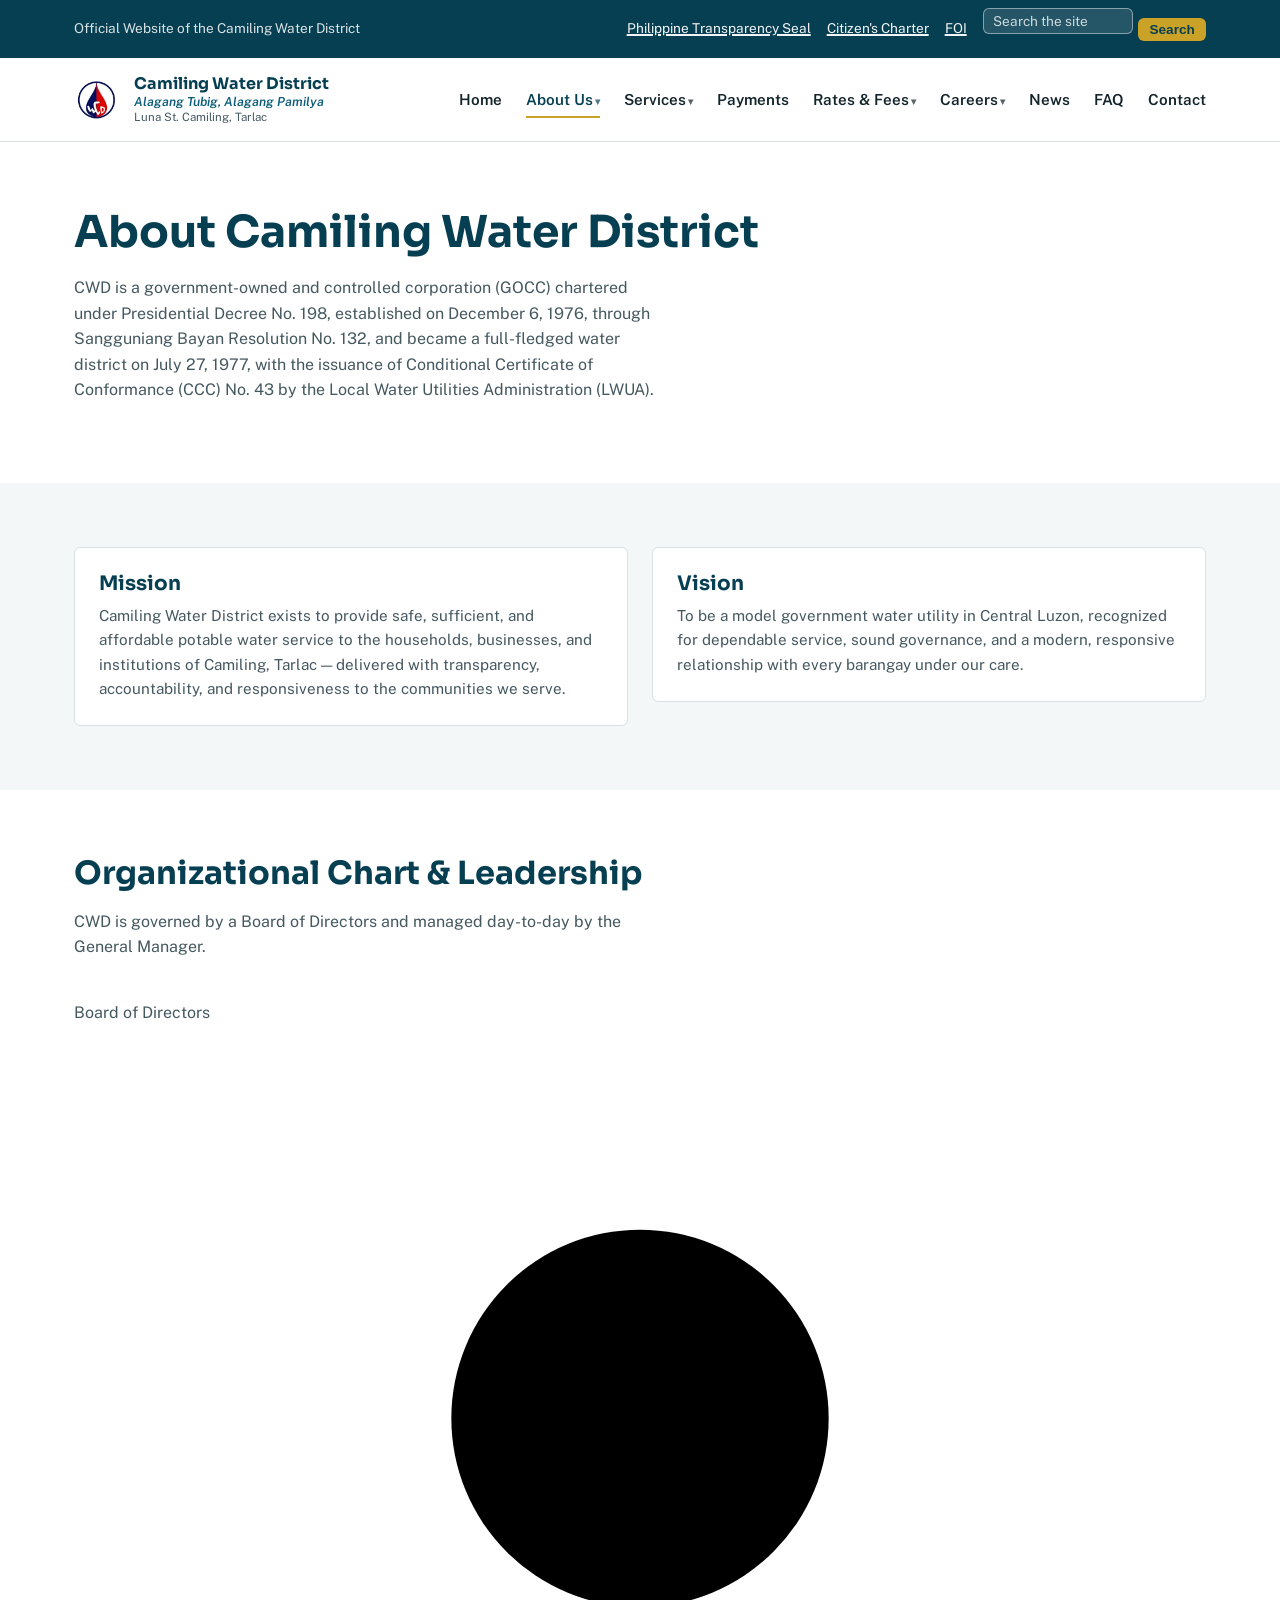
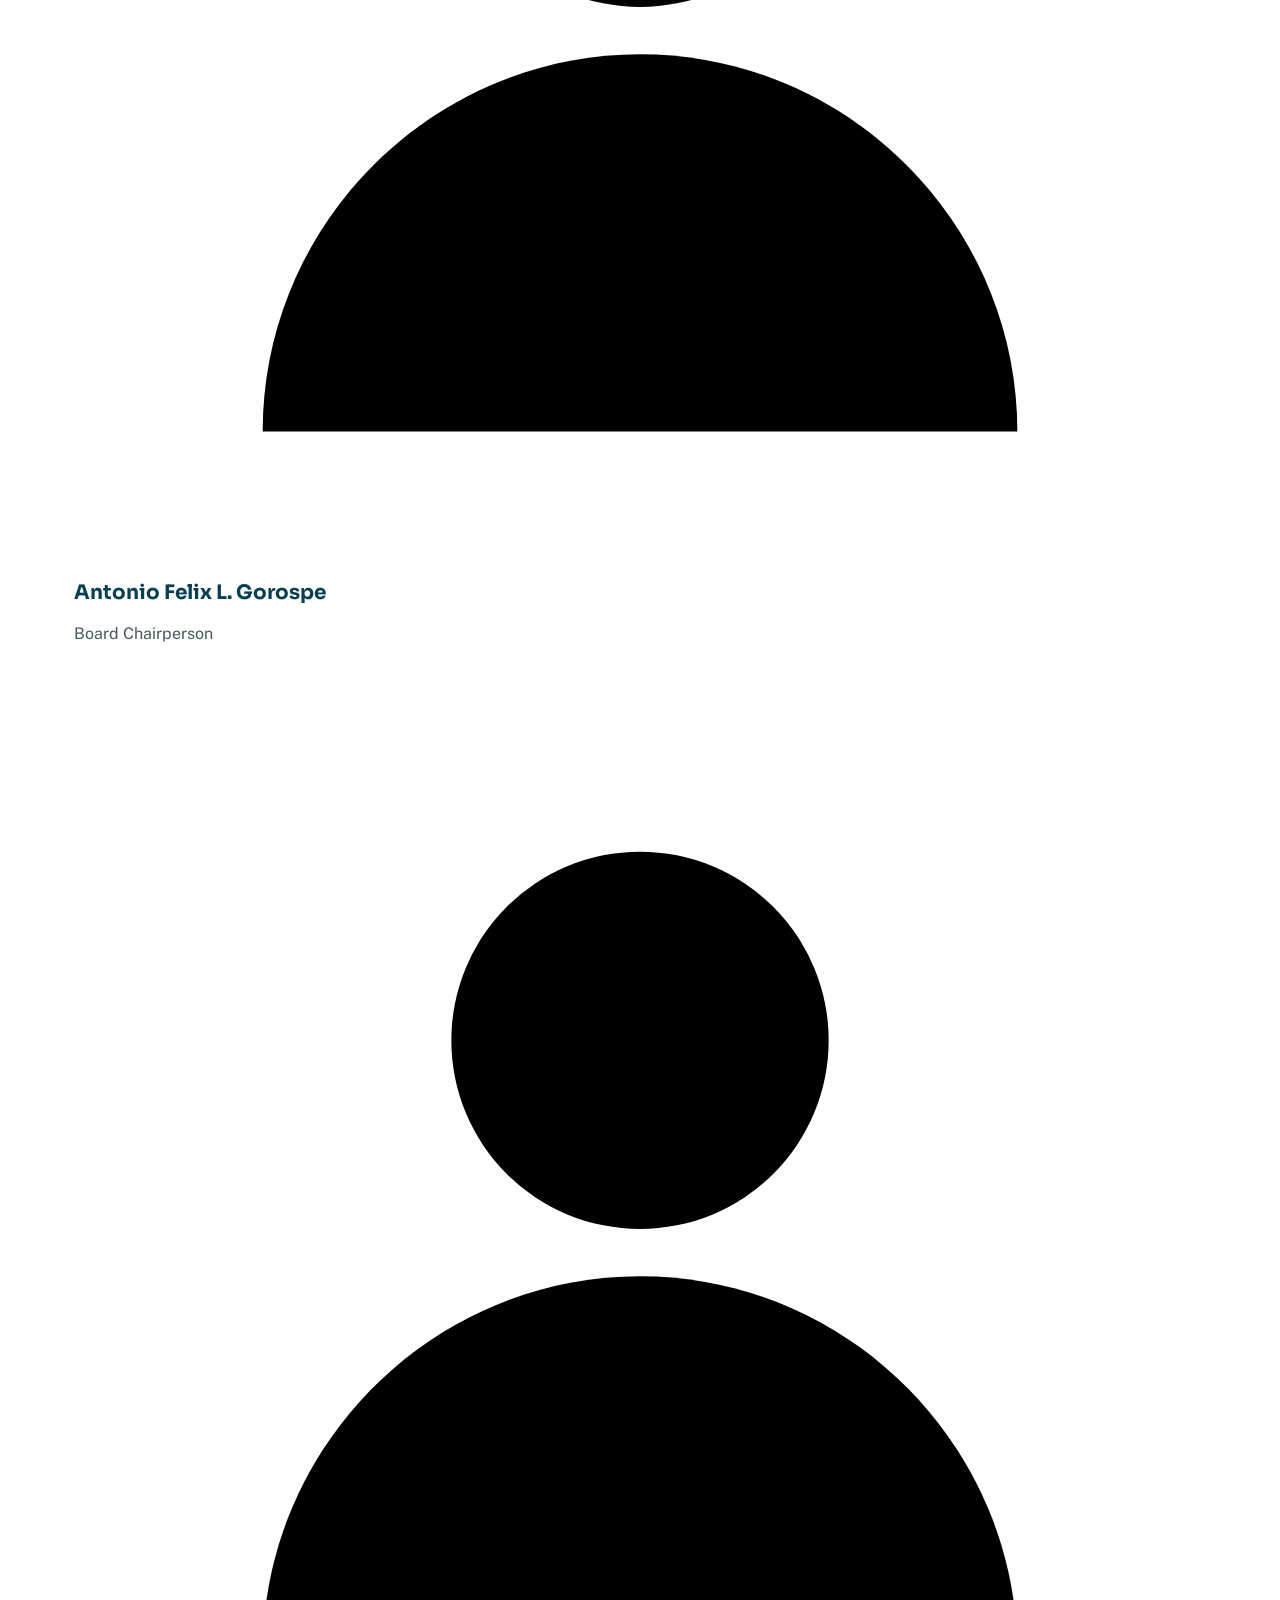
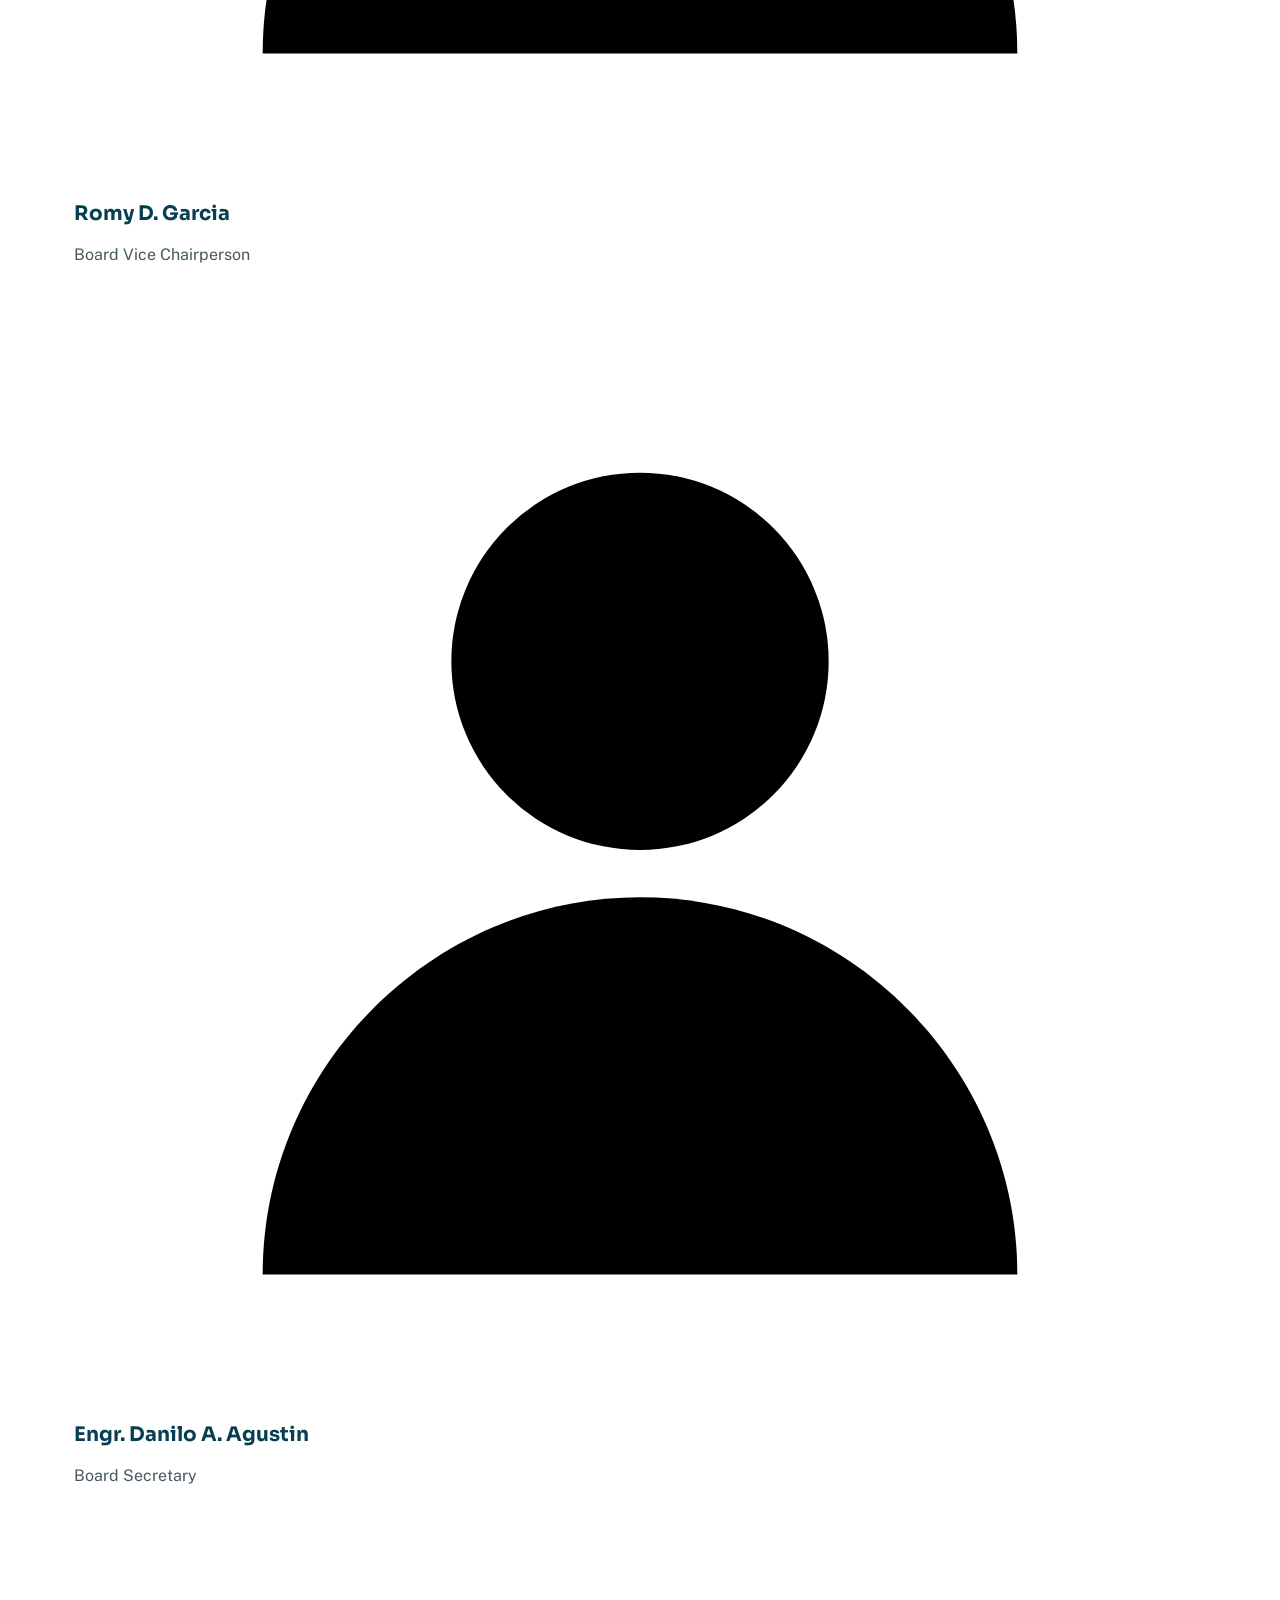
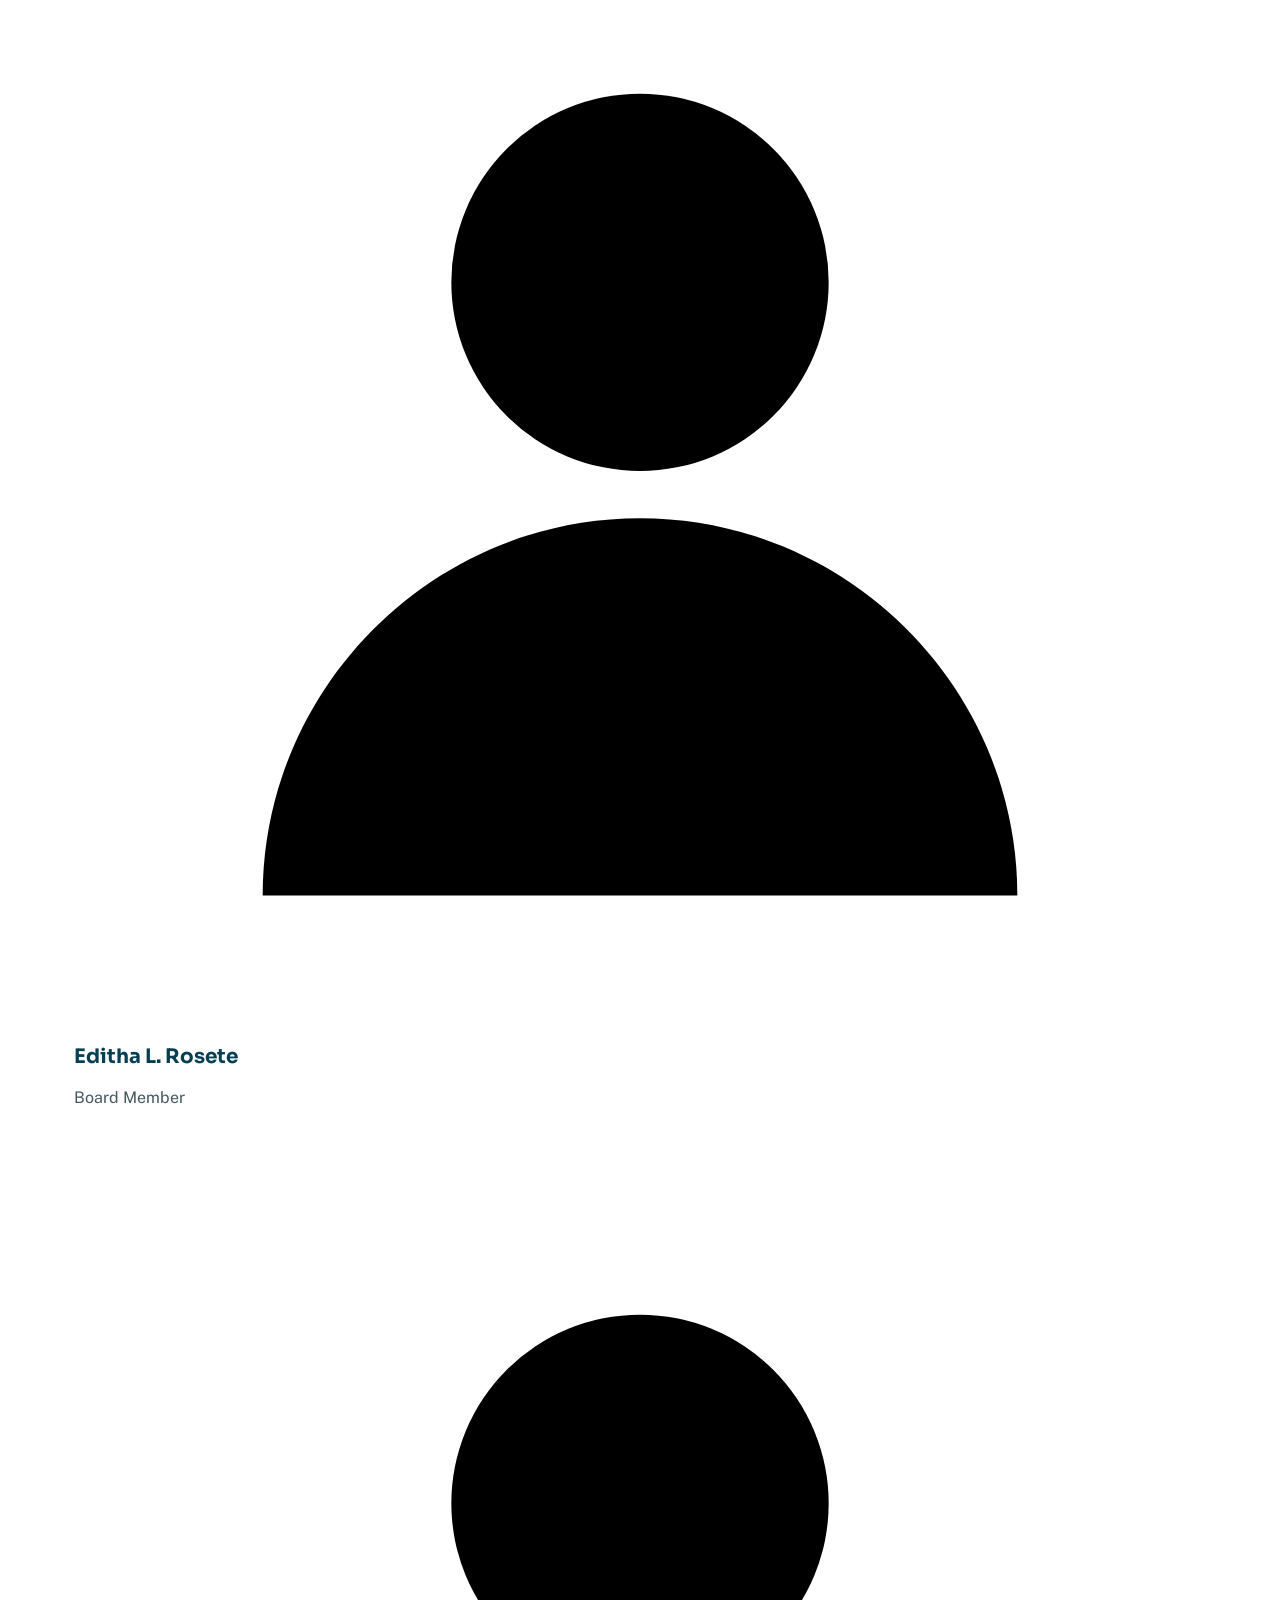
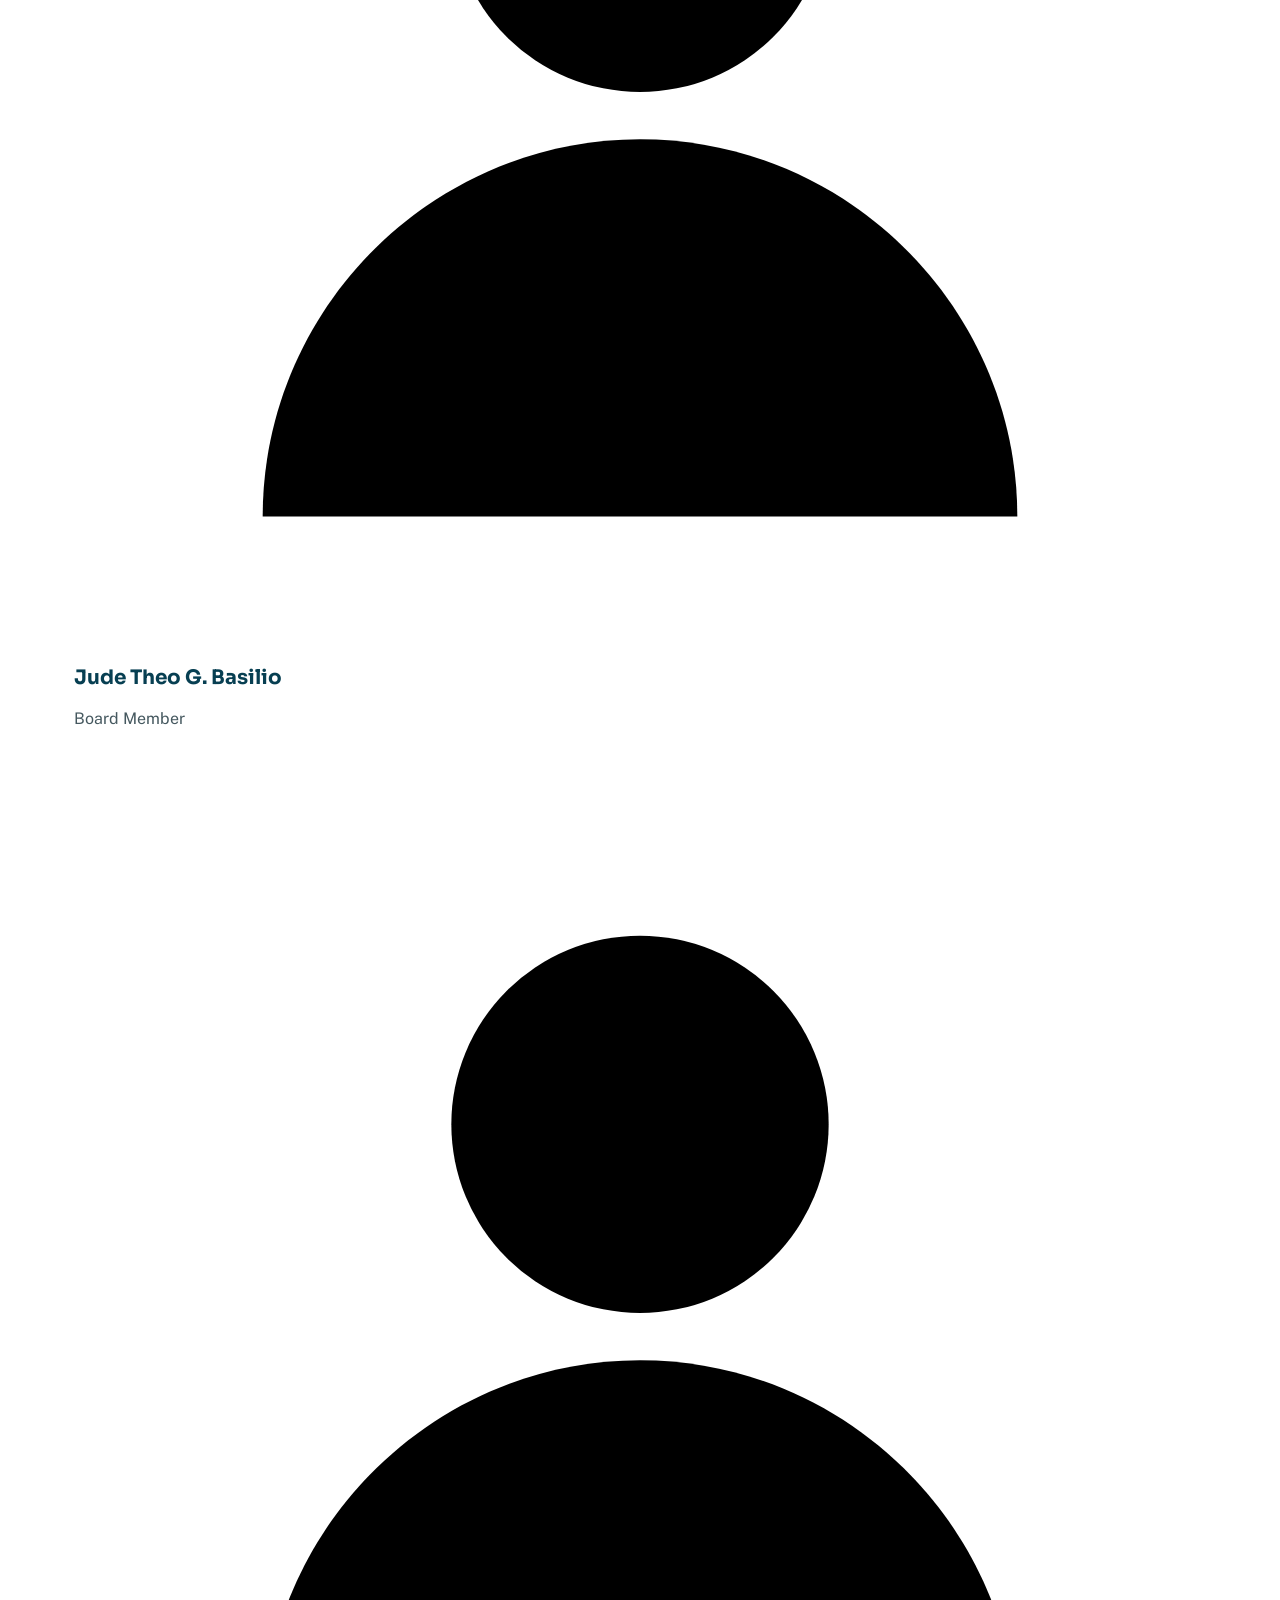
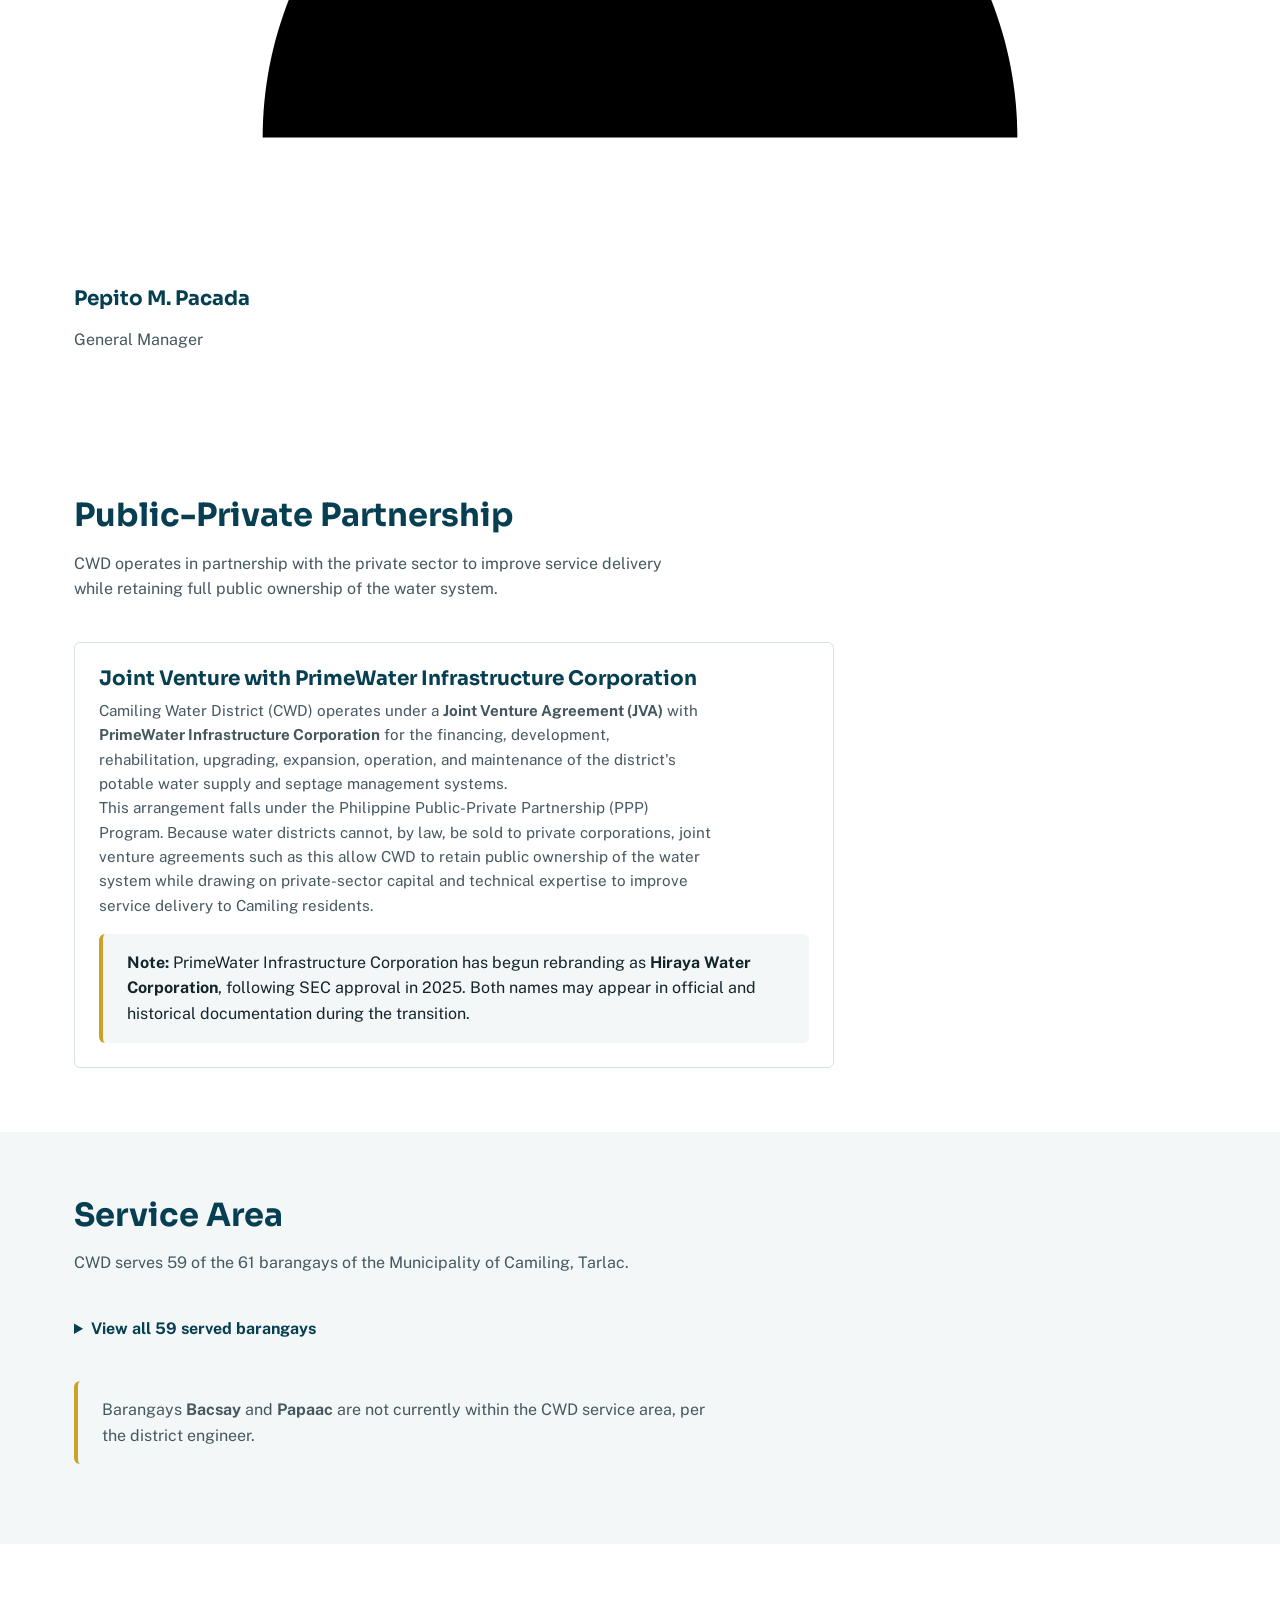
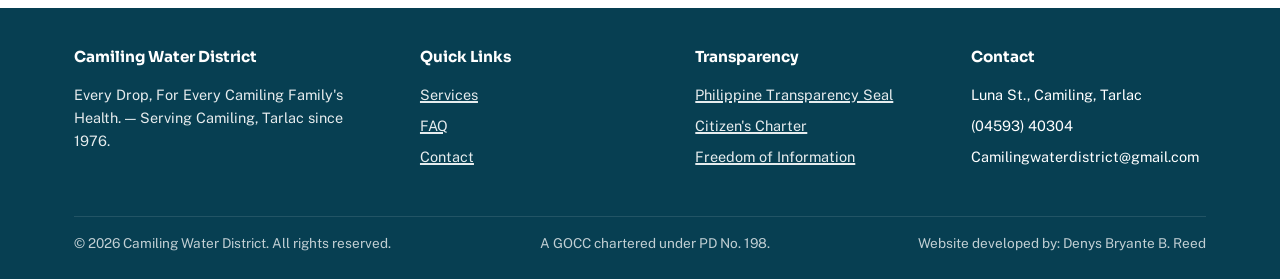
==== about.html @ 603a9fbe "Add water backgrounds and org chart" ====
<!DOCTYPE html>
<html lang="en">
<head>
<meta charset="UTF-8">
<link rel="icon" href="assets/favicon.svg" type="image/svg+xml">
<meta name="viewport" content="width=device-width, initial-scale=1.0">
<title>About Us — Camiling Water District</title>
<meta name="description" content="Learn about the Camiling Water District: mission, vision, leadership, the PrimeWater joint venture, and the barangays we serve.">
<meta property="og:type" content="website">
<meta property="og:site_name" content="Camiling Water District">
<meta property="og:title" content="About Us — Camiling Water District">
<meta property="og:description" content="Learn about the Camiling Water District: mission, vision, leadership, the PrimeWater joint venture, and the barangays we serve.">
<link href="https://fonts.googleapis.com/css2?family=Sora:wght@600;700&family=Public+Sans:wght@400;600;700&display=swap" rel="stylesheet">
<link rel="stylesheet" href="assets/styles.css">
</head>
<body class="bg-waves">

<div class="gov-bar">
  <div class="container">
    <span>Official Website of the Camiling Water District</span>
    <nav aria-label="Government links">
      <a href="transparency.html#seal">Philippine Transparency Seal</a>
      <a href="transparency.html#charter">Citizen's Charter</a>
      <a href="transparency.html#foi">FOI</a>
      <form class="site-search" action="search.html" method="get" role="search">
        <label for="site-q" class="sr-only">Search the site</label>
        <input type="search" id="site-q" name="q" placeholder="Search the site" autocomplete="off">
        <button type="submit">Search</button>
      </form>
    </nav>
  </div>
</div>

<header class="site-header">
  <div class="container">
    <a href="index.html" class="brand">
      <img src="assets/cwd-logo.png" alt="Camiling Water District" class="brand-logo">
      <span class="brand-text"><strong>Camiling Water District</strong><em>Alagang Tubig, Alagang Pamilya</em><span>Luna St. Camiling, Tarlac</span></span>
    </a>
    <button class="nav-toggle" aria-expanded="false" aria-controls="main-nav">Menu</button>
    <nav class="main-nav" id="main-nav" aria-label="Primary">
      <ul>
        <li><a href="index.html">Home</a></li>
        <li class="nav-dropdown">
          <a href="about.html">About Us</a>
          <ul class="dropdown-menu">
            <li><a href="about.html">About CWD</a></li>
            <li><a href="about.html#mission-vision">Mission/Vision</a></li>
            <li><a href="about.html#leadership">Organizational Chart/Leadership</a></li>
            <li><a href="about.html#jva">Joint Venture with PrimeWater</a></li>
          </ul>
        </li>
        <li class="nav-dropdown">
          <a href="services.html">Services</a>
          <ul class="dropdown-menu">
            <li><a href="services.html#new-connection">New Service Connection</a></li>
            <li><a href="services.html#other-services">Other Services</a></li>
            <li><a href="services.html#requirements">Requirements Checklist</a></li>
            <li><a href="services.html#projects-section">Projects</a></li>
          </ul>
        </li>
        <li><a href="payments.html">Payments</a></li>
        <li class="nav-dropdown">
          <a href="rates.html">Rates &amp; Fees</a>
          <ul class="dropdown-menu">
            <li><a href="rates.html#bill-estimator">Bill Estimator</a></li>
            <li><a href="rates.html#rate-schedule">Rate Schedule</a></li>
          </ul>
        </li>
        <li class="nav-dropdown">
          <a href="careers.html">Careers</a>
          <ul class="dropdown-menu">
            <li><a href="careers.html#openings">Job Openings/Postings</a></li>
            <li><a href="careers.html#how-to-apply">How to Apply</a></li>
            <li><a href="careers.html#qualifications">General Qualification Standards</a></li>
          </ul>
        </li>
        <li><a href="news.html">News</a></li>
        <li><a href="faq.html">FAQ</a></li>
        <li><a href="contact.html">Contact</a></li>
      </ul>
    </nav>
  </div>
</header>

<main id="content">

  <section>
    <div class="container">
      <h1>About Camiling Water District</h1>
      <p style="max-width:60ch;">CWD is a government-owned and controlled corporation (GOCC) chartered under Presidential Decree No. 198, established on December 6, 1976, through Sangguniang Bayan Resolution No. 132, and became a full-fledged water district on July 27, 1977, with the issuance of Conditional Certificate of Conformance (CCC) No. 43 by the Local Water Utilities Administration (LWUA).</p>
    </div>
  </section>

  <section class="section-tint" id="mission-vision">
    <div class="container grid" style="grid-template-columns: 1fr 1fr; align-items:start;">
      <div class="card">
        <h3>Mission</h3>
        <p>Camiling Water District exists to provide safe, sufficient, and affordable potable water service to the households, businesses, and institutions of Camiling, Tarlac — delivered with transparency, accountability, and responsiveness to the communities we serve.</p>
      </div>
      <div class="card">
        <h3>Vision</h3>
        <p>To be a model government water utility in Central Luzon, recognized for dependable service, sound governance, and a modern, responsive relationship with every barangay under our care.</p>
      </div>
    </div>
  </section>

  <section id="leadership">
    <div class="container">
      <div class="section-head">
        <h2>Organizational Chart &amp; Leadership</h2>
        <p>CWD is governed by a Board of Directors and managed day-to-day by the General Manager.</p>
      </div>

      <!-- Organizational chart (filled from data/about.json) -->
      <p id="board-loading" style="color:var(--ink-soft);">Loading…</p>
      <p id="board-error" hidden style="color:var(--danger);">Unable to load leadership information.</p>
      <div id="org-chart" class="org-chart" aria-live="polite" hidden>
        <div class="org-board">
          <p class="org-label">Board of Directors</p>
          <div id="org-chair" class="org-row"></div>
          <div id="org-board-line" class="org-line" hidden aria-hidden="true"></div>
          <div id="org-board" class="org-row"></div>
        </div>
        <div id="org-mgmt-line" class="org-line org-line-long" hidden aria-hidden="true"></div>
        <div id="org-gm" class="org-row"></div>
        <div id="org-dept-line" class="org-line" hidden aria-hidden="true"></div>
        <div id="org-dept" class="org-row"></div>
      </div>
    </div>
  </section>

  <section id="jva">
    <div class="container">
      <div class="section-head">
        <h2>Public-Private Partnership</h2>
        <p>CWD operates in partnership with the private sector to improve service delivery while retaining full public ownership of the water system.</p>
      </div>
      <div class="card" style="max-width:760px;">
        <h3>Joint Venture with PrimeWater Infrastructure Corporation</h3>
        <p>Camiling Water District (CWD) operates under a <strong>Joint Venture Agreement (JVA)</strong> with <strong>PrimeWater Infrastructure Corporation</strong> for the financing, development, rehabilitation, upgrading, expansion, operation, and maintenance of the district's potable water supply and septage management systems.</p>
        <p>This arrangement falls under the Philippine Public-Private Partnership (PPP) Program. Because water districts cannot, by law, be sold to private corporations, joint venture agreements such as this allow CWD to retain public ownership of the water system while drawing on private-sector capital and technical expertise to improve service delivery to Camiling residents.</p>
        <div class="notice" style="margin-top:1rem;">
          <strong>Note:</strong> PrimeWater Infrastructure Corporation has begun rebranding as <strong>Hiraya Water Corporation</strong>, following SEC approval in 2025. Both names may appear in official and historical documentation during the transition.
        </div>
      </div>
    </div>
  </section>

  <section class="section-tint">
    <div class="container">
      <div class="section-head">
        <h2>Service Area</h2>
        <p>CWD serves 59 of the 61 barangays of the Municipality of Camiling, Tarlac.</p>
      </div>
      <details>
        <summary style="cursor:pointer; font-weight:700; color:var(--teal-deep); margin-bottom:1rem;">View all 59 served barangays</summary>
        <div class="grid" style="grid-template-columns: repeat(auto-fit, minmax(160px,1fr)); gap:0.5rem;">
          <p>Ambabaay</p><p>Bacabac</p><p>Balawe</p><p>Balayang</p><p>Balite</p><p>Baltazar</p><p>Bantog</p><p>Baquero Norte</p><p>Baquero Sur</p><p>Bawa</p><p>Bilad</p><p>Bilbil</p><p>Birbira</p><p>Bogas</p><p>Botbotones</p><p>Buenavista</p><p>Bunker Hill</p><p>Burgos</p><p>Cabuluan</p><p>Camp Makabulos</p><p>Caniag</p><p>Caniag Kailian</p><p>Cinco-Cinco</p><p>Estacion</p><p>Esperanza</p><p>Fernandez</p><p>Ligtasin</p><p>Lomboy</p><p>Malacampa</p><p>Malayep</p><p>Mangley</p><p>Manupeg</p><p>Maragondong</p><p>Maasin</p><p>Nagsabaran</p><p>Nagserialan</p><p>Palimbo</p><p>Pandayan</p><p>Pao</p><p>Pindangan</p><p>Poblacion I</p><p>Poblacion II</p><p>Poblacion III</p><p>Pob. Zone IV</p><p>Rang-ayan</p><p>Ridge</p><p>Salapungan</p><p>Sawat</p><p>Sinilian 1st</p><p>Sinilian 2nd</p><p>Sinilian 3rd</p><p>Sinulatan 1st</p><p>Sinulatan 2nd</p><p>Suizo</p><p>Surgui 1st</p><p>Surgui 2nd</p><p>Tambugan</p><p>Telbang</p><p>Tuec</p>
        </div>
      </details>
      <p class="notice" style="margin-top:1.5rem;">Barangays <strong>Bacsay</strong> and <strong>Papaac</strong> are not currently within the CWD service area, per the district engineer.</p>
    </div>
  </section>


</main>

<footer class="site-footer">
  <div class="container">
    <div class="footer-grid">
      <div><h4>Camiling Water District</h4><p class="footer-tagline">Every Drop, For Every Camiling Family&#39;s Health. — Serving Camiling, Tarlac since 1976.</p></div>
      <div><h4>Quick Links</h4><ul><li><a href="services.html">Services</a></li><li><a href="faq.html">FAQ</a></li><li><a href="contact.html">Contact</a></li></ul></div>
      <div><h4>Transparency</h4><ul><li><a href="transparency.html#seal">Philippine Transparency Seal</a></li><li><a href="transparency.html#charter">Citizen's Charter</a></li><li><a href="transparency.html#foi">Freedom of Information</a></li></ul></div>
      <div><h4>Contact</h4><ul><li>Luna St., Camiling, Tarlac</li><li>(04593) 40304</li><li>Camilingwaterdistrict@gmail.com</li></ul></div>
    </div>
    <div class="footer-bottom">
      <span>&copy; 2026 Camiling Water District. All rights reserved.</span>
      <span>A GOCC chartered under PD No. 198.</span>
      <span>Website developed by: Denys Bryante B. Reed</span>
    </div>
  </div>
</footer>

<script src="assets/script.js"></script>
<script>
(function () {
  var AVATAR = '<svg viewBox="0 0 24 24" aria-hidden="true"><circle cx="12" cy="8" r="4"/><path d="M4 21c0-4.4 3.6-8 8-8s8 3.6 8 8"/></svg>';
  function card(p, sub, big) {
    var c = document.createElement("div"); c.className = "org-card" + (big ? " org-card-lg" : "");
    var ph = document.createElement("div"); ph.className = "org-photo";
    if (p.photo) { var i = document.createElement("img"); i.src = p.photo; i.alt = p.name ? "Photo of " + p.name : ""; i.loading = "lazy"; ph.appendChild(i); } else { ph.innerHTML = AVATAR; }
    var n = document.createElement("h3"); n.textContent = p.name || "";
    var r = document.createElement("p"); r.textContent = sub || "";
    c.appendChild(ph); c.appendChild(n); c.appendChild(r);
    return c;
  }
  function rank(pos) { pos = (pos || "").toLowerCase(); if (/vice/.test(pos)) return 2; if (/chair/.test(pos)) return 1; if (/secretary/.test(pos)) return 3; return 4; }
  function $(id) { return document.getElementById(id); }
  fetch("data/about.json").then(function (r) { if (!r.ok) throw 0; return r.json(); }).then(function (d) {
    var board = (d.board || []).map(function (p, i) { return { p: p, i: i, r: rank(p.position) }; })
      .sort(function (a, b) { return a.r - b.r || a.i - b.i; });
    var chair = board.length && board[0].r === 1 ? board.shift() : null;
    if (chair) $("org-chair").appendChild(card(chair.p, chair.p.position, true));
    board.forEach(function (x) { $("org-board").appendChild(card(x.p, x.p.position)); });
    if (chair && board.length) $("org-board-line").hidden = false;
    var mg = (d.management || []).slice(), gi = -1;
    mg.forEach(function (p, i) { if (gi < 0 && /general manager/i.test(p.title || "")) gi = i; });
    var gm = gi > -1 ? mg.splice(gi, 1)[0] : null;
    function sub(p) { return [p.title, p.office].filter(Boolean).join(", "); }
    if (gm) $("org-gm").appendChild(card(gm, sub(gm), true));
    mg.forEach(function (p) { $("org-dept").appendChild(card(p, sub(p))); });
    if (gm || mg.length) $("org-mgmt-line").hidden = false;
    if (gm && mg.length) $("org-dept-line").hidden = false;
    $("board-loading").hidden = true;
    $("org-chart").hidden = false;
  }).catch(function () {
    $("board-loading").hidden = true;
    $("board-error").hidden = false;
  });
}());
</script>
</body>
</html>
---- assets/styles.css ----
/* =========================================================
   CAMIWD — Shared Design System
   Camiling Water District official website
   ========================================================= */

:root {
  /* Brand tokens (approved) */
  --teal: #0B5D7A;
  --teal-deep: #073F52;
  --gold: #C9A227;
  --white: #FFFFFF;
  --ink: #14242B;
  --ink-soft: #45585F;
  --line: #D8E1E4;
  --bg-tint: #F3F7F8;
  --success: #2F7D4F;
  --danger: #B4392E;

  /* Type */
  --font-head: "Sora", "Segoe UI", sans-serif;
  --font-body: "Public Sans", "Segoe UI", sans-serif;

  /* Layout */
  --max-width: 1180px;
  --radius: 6px;
  --space-1: 0.5rem;
  --space-2: 1rem;
  --space-3: 1.5rem;
  --space-4: 2.5rem;
  --space-5: 4rem;
}

* { box-sizing: border-box; }
html { scroll-behavior: smooth; }

body {
  margin: 0;
  font-family: var(--font-body);
  color: var(--ink);
  background: var(--white);
  line-height: 1.6;
  font-size: 16px;
}

h1, h2, h3, h4 {
  font-family: var(--font-head);
  color: var(--teal-deep);
  line-height: 1.2;
  margin: 0 0 var(--space-2);
}
h1 { font-size: clamp(2rem, 4vw, 2.75rem); }
h2 { font-size: clamp(1.5rem, 3vw, 2rem); }
h3 { font-size: 1.25rem; }

p { max-width: 68ch; margin: 0 0 var(--space-2); color: var(--ink-soft); }

a { color: var(--teal); text-decoration-thickness: 1.5px; }
a:hover { color: var(--teal-deep); }

img { max-width: 100%; display: block; }

.container {
  max-width: var(--max-width);
  margin: 0 auto;
  padding: 0 var(--space-3);
}

/* Visible focus state — accessibility requirement */
a:focus-visible, button:focus-visible, input:focus-visible,
textarea:focus-visible, select:focus-visible {
  outline: 3px solid var(--gold);
  outline-offset: 2px;
}

@media (prefers-reduced-motion: reduce) {
  * { animation: none !important; transition: none !important; scroll-behavior: auto !important; }
}

/* ---------- Announcement banner (homepage) ---------- */
/* Hidden by default; shown only when banner_show=true in data/homepage.json */
.site-banner {
  background: var(--gold);
  color: var(--teal-deep);
  font-size: 0.9rem;
  font-weight: 600;
  padding: 0.6rem var(--space-3);
  /* Minimum 4.5:1 contrast: gold #C9A227 on teal-deep #073F52 = ~5.8:1 ✓ */
}
.site-banner .container {
  display: flex;
  align-items: center;
  gap: var(--space-2);
  flex-wrap: wrap;
}
.site-banner-label {
  display: inline-block;
  background: var(--teal-deep);
  color: var(--white);
  font-size: 0.72rem;
  font-weight: 700;
  text-transform: uppercase;
  letter-spacing: 0.06em;
  padding: 2px 8px;
  border-radius: 3px;
  flex-shrink: 0;
}
.site-banner-message {
  flex: 1;
  min-width: 0;
}

/* ---------- Gov-bar ---------- */
.gov-bar {
  background: var(--teal-deep);
  color: var(--white);
  font-size: 0.85rem;
}
.gov-bar .container {
  display: flex;
  flex-wrap: wrap;
  gap: var(--space-1) var(--space-3);
  align-items: center;
  padding-top: var(--space-1);
  padding-bottom: var(--space-1);
}
.gov-bar span { opacity: 0.85; }
.gov-bar nav { display: flex; gap: var(--space-3); flex-wrap: wrap; margin-left: auto; }
.gov-bar a { color: var(--white); opacity: 0.95; }
.gov-bar a:hover { opacity: 1; text-decoration-color: var(--gold); }

/* ---------- Header / primary nav ---------- */
.site-header {
  border-bottom: 1px solid var(--line);
  position: sticky;
  top: 0;
  background: var(--white);
  z-index: 50;
}
.site-header .container {
  display: flex;
  align-items: center;
  justify-content: space-between;
  padding-top: var(--space-2);
  padding-bottom: var(--space-2);
}
.brand {
  display: flex;
  align-items: center;
  gap: var(--space-2);
  text-decoration: none;
}
.brand-logo {
  height: 44px;
  width: 44px;
  border-radius: 50%;
  object-fit: cover;
  display: block;
  flex-shrink: 0;
}
/* Visually show brand-text alongside the logo */
.brand .brand-text {
  line-height: 1.2;
  display: flex;
  flex-direction: column;
  justify-content: center;
}
.brand-text strong {
  display: block;
  color: var(--teal-deep);
  font-family: var(--font-head);
  font-size: 1rem;
  font-weight: 700;
}
.brand-text em {
  display: block;
  color: var(--teal);
  font-family: var(--font-body);
  font-size: 0.78rem;
  font-style: italic;
  font-weight: 600;
  margin-top: 0.1rem;
}
.brand-text span {
  display: block;
  font-size: 0.72rem;
  color: var(--ink-soft);
  margin-top: 0.1rem;
}

/* ---------- Gov-bar Transparency Seal image ---------- */
.gov-bar .ts-seal-img {
  height: 16px;
  width: 16px;
  border-radius: 50%;
  object-fit: cover;
  vertical-align: middle;
  margin-right: 0.35rem;
  display: inline-block;
}
/* Footer seal — smaller than gov-bar version */
.site-footer .ts-seal-img {
  height: 14px;
  width: 14px;
  border-radius: 50%;
  object-fit: cover;
  vertical-align: middle;
  margin-right: 0.3rem;
  display: inline-block;
  opacity: 0.85;
}
.gov-bar .ts-seal-link {
  display: inline-flex;
  align-items: center;
  gap: 0.3rem;
}
/* Transparency Seal — large display on transparency.html */
.ts-seal-large {
  border-radius: 50%;
  object-fit: cover;
  display: block;
}

.main-nav > ul {
  list-style: none;
  display: flex;
  gap: var(--space-3);
  margin: 0; padding: 0;
}
.main-nav a {
  color: var(--ink);
  text-decoration: none;
  font-weight: 600;
  font-size: 0.95rem;
  padding: var(--space-1) 0;
  border-bottom: 2px solid transparent;
}
.main-nav a:hover, .main-nav a[aria-current="page"] {
  color: var(--teal-deep);
  border-bottom-color: var(--gold);
}

.nav-toggle {
  display: none;
  background: none;
  border: 1px solid var(--line);
  border-radius: var(--radius);
  padding: 0.4rem 0.6rem;
  cursor: pointer;
}

@media (max-width: 860px) {
  .nav-toggle { display: block; }
  .main-nav {
    display: none;
    width: 100%;
    order: 3;
  }
  .main-nav.open { display: block; }
  .main-nav > ul { flex-direction: column; gap: 0; padding-bottom: var(--space-2); }
  .main-nav a { display: block; padding: var(--space-1) 0; }
  .site-header .container { flex-wrap: wrap; }
  /* Mobile dropdown — show sub-links inline, indented */
  .nav-dropdown .dropdown-menu {
    position: static;
    box-shadow: none;
    border: none;
    background: transparent;
    padding: 0 0 0 1rem;
    min-width: auto;
    display: none;
  }
  .nav-dropdown.open .dropdown-menu { display: block; }
  .nav-dropdown .dropdown-menu a {
    font-size: 0.88rem;
    color: var(--teal);
    padding: 0.3rem 0;
    border-bottom: none;
  }
  .nav-dropdown > a::after { content: " ▾"; font-size: 0.7rem; }
}

/* ---------- Nav dropdown ---------- */
.nav-dropdown {
  position: relative;
}
.nav-dropdown > a::after {
  content: " ▾";
  font-size: 0.65rem;
  vertical-align: middle;
  opacity: 0.7;
}
.dropdown-menu {
  display: none;
  position: absolute;
  top: calc(100% + 6px);
  left: 0;
  background: var(--white);
  border: 1px solid var(--line);
  border-radius: var(--radius);
  box-shadow: 0 4px 16px rgba(7,63,82,0.12);
  min-width: 210px;
  z-index: 100;
  padding: 0.4rem 0;
}
.nav-dropdown:hover .dropdown-menu,
.nav-dropdown.open .dropdown-menu {
  display: block;
}
.dropdown-menu a {
  display: block;
  padding: 0.55rem 1.1rem;
  font-size: 0.9rem;
  font-weight: 600;
  color: var(--ink);
  text-decoration: none;
  border-bottom: none !important;
  white-space: nowrap;
}
.dropdown-menu a:hover {
  background: var(--bg-tint);
  color: var(--teal-deep);
}
.dropdown-menu a.dropdown-sub-item {
  font-weight: 400;
  font-size: 0.875rem;
  padding-left: 1.6rem;
  color: var(--ink-soft);
}
.dropdown-menu a.dropdown-sub-item:hover {
  color: var(--teal-deep);
  background: var(--bg-tint);
}
.dropdown-menu hr {
  border: none;
  border-top: 1px solid var(--line);
  margin: 0.3rem 0;
}

/* ---------- CAMIWD Pledge ---------- */
.camiwd-pledge {
  background: var(--teal-deep);
  color: var(--white);
  padding: var(--space-5) var(--space-3);
  border-radius: var(--radius);
  max-width: 760px;
}
.camiwd-pledge h2 {
  font-family: var(--font-head);
  font-size: clamp(1.4rem, 3vw, 1.75rem);
  color: var(--gold);
  text-align: center;
  margin-bottom: var(--space-4);
}
.pledge-list {
  list-style: none;
  margin: 0 auto;
  padding: 0;
  max-width: 680px;
  display: flex;
  flex-direction: column;
  gap: 1.25rem;
}
.pledge-list li {
  display: flex;
  align-items: flex-start;
  gap: 1rem;
  font-family: var(--font-body);
  line-height: 1.55;
  color: rgba(255,255,255,0.92);
}
.pledge-letter {
  flex-shrink: 0;
  width: 2.5rem;
  height: 2.5rem;
  display: flex;
  align-items: center;
  justify-content: center;
  background: var(--teal);
  color: var(--gold);
  font-family: var(--font-head);
  font-weight: 700;
  font-size: 1.2rem;
  border-radius: 50%;
}
.pledge-text { padding-top: 0.35rem; }
.pledge-text strong { color: var(--white); }
@media (max-width: 600px) {
  .camiwd-pledge { padding: var(--space-4) var(--space-2); }
  .pledge-list li { gap: 0.75rem; }
}


.payments-hero {
  position: relative;
  background-image: url("payments-bg.png");
  background-size: cover;
  background-position: center;
  background-repeat: no-repeat;
  padding: 5rem 0;
  overflow: hidden;
}
.payments-hero-overlay {
  position: absolute;
  inset: 0;
  background: rgba(7, 63, 82, 0.62);
}
.payments-hero-content {
  position: relative;
  z-index: 1;
}
.payments-hero-content h1 {
  color: var(--white);
  text-shadow: 0 1px 4px rgba(0,0,0,0.35);
}
.payments-hero-content p {
  color: rgba(255,255,255,0.88);
  text-shadow: 0 1px 3px rgba(0,0,0,0.3);
  max-width: 60ch;
}

/* ---------- Services hero banner ---------- */
.services-hero {
  position: relative;
  background-image: url("services-bg.png");
  background-size: cover;
  background-position: center;
  background-repeat: no-repeat;
  padding: 5rem 0;
  overflow: hidden;
}
.services-hero-overlay {
  position: absolute;
  inset: 0;
  background: rgba(7, 63, 82, 0.62);
}
.services-hero-content {
  position: relative;
  z-index: 1;
}
.services-hero-content h1 {
  color: var(--white);
  text-shadow: 0 1px 4px rgba(0,0,0,0.35);
}
.services-hero-content p {
  color: rgba(255,255,255,0.88);
  text-shadow: 0 1px 3px rgba(0,0,0,0.3);
  max-width: 60ch;
}

/* ---------- Careers hero banner ---------- */
.careers-hero {
  position: relative;
  background-image: url("careers-bg.png");
  background-size: cover;
  background-position: center;
  background-repeat: no-repeat;
  padding: 5rem 0;
  overflow: hidden;
}
.careers-hero-overlay {
  position: absolute;
  inset: 0;
  background: rgba(7, 63, 82, 0.62);
}
.careers-hero-content {
  position: relative;
  z-index: 1;
}
.careers-hero-content h1 {
  color: var(--white);
  text-shadow: 0 1px 4px rgba(0,0,0,0.35);
}
.careers-hero-content p {
  color: rgba(255,255,255,0.88);
  text-shadow: 0 1px 3px rgba(0,0,0,0.3);
  max-width: 60ch;
}

/* ---------- Contact Us hero banner ---------- */
.contact-hero {
  position: relative;
  background-image: url("contact-bg.png");
  background-size: cover;
  background-position: center;
  background-repeat: no-repeat;
  padding: 5rem 0;
  overflow: hidden;
}
.contact-hero-overlay {
  position: absolute;
  inset: 0;
  background: rgba(7, 63, 82, 0.62);
}
.contact-hero-content {
  position: relative;
  z-index: 1;
}
.contact-hero-content h1 {
  color: var(--white);
  text-shadow: 0 1px 4px rgba(0,0,0,0.35);
}
.contact-hero-content p {
  color: rgba(255,255,255,0.88);
  text-shadow: 0 1px 3px rgba(0,0,0,0.3);
  max-width: 60ch;
}


.rates-hero {
  position: relative;
  background-image: url("rates-bg.png");
  background-size: cover;
  background-position: center;
  background-repeat: no-repeat;
  padding: 5rem 0;
  overflow: hidden;
}
/* Dark overlay — ensures text is readable over any photo */
.rates-hero-overlay {
  position: absolute;
  inset: 0;
  background: rgba(7, 63, 82, 0.62); /* --teal-deep at 62% opacity */
}
/* Content sits above the overlay */
.rates-hero-content {
  position: relative;
  z-index: 1;
}
.rates-hero-content h1 {
  color: var(--white);
  text-shadow: 0 1px 4px rgba(0,0,0,0.35);
}
.rates-hero-content p {
  color: rgba(255,255,255,0.88);
  text-shadow: 0 1px 3px rgba(0,0,0,0.3);
  max-width: 60ch;
}


.btn {
  display: inline-block;
  font-family: var(--font-body);
  font-weight: 700;
  font-size: 0.95rem;
  padding: 0.75rem 1.4rem;
  border-radius: var(--radius);
  text-decoration: none;
  border: 2px solid transparent;
  cursor: pointer;
}
.btn-primary { background: var(--teal); color: var(--white); }
.btn-primary:hover { background: var(--teal-deep); color: var(--white); }
.btn-outline { border-color: var(--teal); color: var(--teal); background: transparent; }
.btn-outline:hover { background: var(--teal); color: var(--white); }
.btn-gold { background: var(--gold); color: var(--teal-deep); }
.btn-gold:hover { filter: brightness(0.92); }

/* ---------- Sections ---------- */
section { padding: var(--space-5) 0; }
.section-tint { background: var(--bg-tint); }
.section-head { max-width: 60ch; margin-bottom: var(--space-4); }
.section-head p { margin-bottom: 0; }

/* ---------- Cards / grid ---------- */
.grid {
  display: grid;
  gap: var(--space-3);
  grid-template-columns: repeat(auto-fit, minmax(240px, 1fr));
}
.card {
  border: 1px solid var(--line);
  border-radius: var(--radius);
  padding: var(--space-3);
  background: var(--white);
}
.card h3 { margin-bottom: var(--space-1); }
.card p { font-size: 0.95rem; margin-bottom: 0; }

.card-icon {
  width: 48px;
  height: 48px;
  border-radius: 50%;
  background: var(--bg-tint);
  display: flex;
  align-items: center;
  justify-content: center;
  margin-bottom: var(--space-2);
  flex-shrink: 0;
}
.card-icon svg {
  width: 24px;
  height: 24px;
  stroke: var(--teal);
  fill: none;
  stroke-width: 1.8;
  stroke-linecap: round;
  stroke-linejoin: round;
}
.card:hover .card-icon { background: var(--teal); }
.card:hover .card-icon svg { stroke: var(--white); }

/* ---------- Tables (rates, schedules) ---------- */
table { width: 100%; border-collapse: collapse; font-size: 0.95rem; }
th, td { text-align: left; padding: 0.75rem 1rem; border-bottom: 1px solid var(--line); }
th { font-family: var(--font-head); color: var(--teal-deep); background: var(--bg-tint); }

/* ---------- Forms ---------- */
label { display: block; font-weight: 600; margin-bottom: 0.35rem; font-size: 0.95rem; }
input, textarea, select {
  width: 100%;
  padding: 0.65rem 0.8rem;
  border: 1px solid var(--line);
  border-radius: var(--radius);
  font-family: var(--font-body);
  font-size: 1rem;
  margin-bottom: var(--space-2);
}
.field-error { color: var(--danger); font-size: 0.85rem; margin-top: -0.75rem; margin-bottom: var(--space-2); }
.checkbox-row { display: flex; align-items: flex-start; gap: 0.6rem; }
.checkbox-row input { width: auto; margin: 0.2rem 0 0; }

/* ---------- Callout / notice ---------- */
.notice {
  border-left: 4px solid var(--gold);
  background: var(--bg-tint);
  padding: var(--space-2) var(--space-3);
  border-radius: var(--radius);
}

/* ---------- Footer ---------- */
.site-footer {
  background: var(--teal-deep);
  color: var(--white);
  padding: var(--space-4) 0 var(--space-3);
  margin-top: var(--space-5);
}
.site-footer a { color: var(--white); opacity: 0.9; }
.site-footer a:hover { opacity: 1; }
.footer-grid {
  display: grid;
  gap: var(--space-4);
  grid-template-columns: 1.3fr 1fr 1fr 1fr;
}
.footer-grid h4 { color: var(--white); font-size: 0.95rem; margin-bottom: var(--space-2); }
.footer-grid ul { list-style: none; margin: 0; padding: 0; }
.footer-grid li { margin-bottom: 0.5rem; font-size: 0.9rem; }
.footer-tagline { font-size: 0.9rem; color: var(--white); opacity: 0.9; max-width: 30ch; }
.footer-bottom {
  border-top: 1px solid rgba(255,255,255,0.15);
  margin-top: var(--space-4);
  padding-top: var(--space-2);
  font-size: 0.85rem;
  opacity: 0.75;
  display: flex;
  justify-content: space-between;
  flex-wrap: wrap;
  gap: var(--space-1);
}
@media (max-width: 720px) {
  .footer-grid { grid-template-columns: 1fr 1fr; }
}
/* ---------- Person cards (Board / Management) ---------- */
.person-card {
  display: flex;
  flex-direction: column;
  align-items: center;
  text-align: center;
}
.person-photo {
  width: 88px;
  height: 88px;
  border-radius: 50%;
  object-fit: cover;
  margin-bottom: var(--space-2);
  border: 3px solid var(--line);
  flex-shrink: 0;
}
/* Neutral placeholder shown when no photo is provided */
.person-photo-placeholder {
  width: 88px;
  height: 88px;
  border-radius: 50%;
  background: var(--bg-tint);
  border: 3px solid var(--line);
  display: flex;
  align-items: center;
  justify-content: center;
  margin-bottom: var(--space-2);
  flex-shrink: 0;
}
.person-photo-placeholder svg {
  width: 44px;
  height: 44px;
  stroke: var(--line);
  fill: none;
  stroke-width: 1.5;
  stroke-linecap: round;
  stroke-linejoin: round;
}
.person-card h3 { font-size: 1rem; margin-bottom: 0.15rem; }
.person-card p  { font-size: 0.88rem; margin: 0; }

/* ---------- Placeholder flag (dev-only visual cue; remove before publish) ---------- */
[data-unverified] { outline: 2px dashed var(--danger); outline-offset: 2px; }

/* ---------- Project status badges ---------- */
/* All badges meet WCAG 2.1 AA 4.5:1 contrast on white card backgrounds */
.project-badge {
  display: inline-block;
  font-size: 0.72rem;
  font-weight: 700;
  text-transform: uppercase;
  letter-spacing: 0.06em;
  padding: 2px 9px;
  border-radius: 3px;
  margin-bottom: 0.5rem;
}
/* Ongoing — teal bg (#0B5D7A) white text → contrast ~6.8:1 ✓ */
.project-badge-ongoing  { background: var(--teal);      color: var(--white); }
/* Planned  — gold bg (#C9A227) teal-deep text → contrast ~5.8:1 ✓ */
.project-badge-planned  { background: var(--gold);      color: var(--teal-deep); }
/* Completed — success bg (#2F7D4F) white text → contrast ~5.1:1 ✓ */
.project-badge-completed { background: var(--success);  color: var(--white); }

/* Project card photo */
.project-img {
  width: 100%;
  height: 160px;
  object-fit: cover;
  border-radius: var(--radius) var(--radius) 0 0;
  display: block;
  margin: calc(-1 * var(--space-3)) calc(-1 * var(--space-3)) var(--space-2);
  width: calc(100% + 2 * var(--space-3));
}


/* ---------- Nav dropdown refresh ---------- */
.dropdown-menu, .dropdown-menu li { list-style: none; margin: 0; }
.dropdown-menu a { border-radius: 6px; font-weight: 600; }
.dropdown-menu a:hover, .dropdown-menu a:focus-visible { background: var(--bg-tint); color: var(--teal-deep); box-shadow: inset 3px 0 0 var(--gold); }
.nav-dropdown:focus-within .dropdown-menu { display: block; }
@media (min-width: 861px) {
  .dropdown-menu { top: calc(100% + 8px); min-width: 280px; padding: 0.5rem; border-radius: 10px; border-top: 3px solid var(--gold); box-shadow: 0 14px 30px rgba(7,63,82,0.16); }
  .dropdown-menu::before { content: ""; position: absolute; left: 0; right: 0; top: -12px; height: 12px; }
  .dropdown-menu a { padding: 0.65rem 0.9rem; font-size: 0.92rem; white-space: normal; }
}

/* ---------- Home hero (text + photo) ---------- */
.home-hero-grid { display: grid; grid-template-columns: 1.15fr 0.85fr; gap: var(--space-4); align-items: center; }
.home-hero-photo { min-height: 380px; border-radius: 12px; border: 1px solid var(--line); box-shadow: 0 12px 32px rgba(7,63,82,0.18);
  background: url("home-hero.jpg") center / cover no-repeat, linear-gradient(135deg, var(--teal-deep), var(--teal)); }
@media (max-width: 860px) { .home-hero-grid { grid-template-columns: 1fr; } .home-hero-photo { min-height: 220px; order: -1; } }

/* ---------- News hero banner ---------- */
.news-hero { position: relative; background: var(--teal-deep) url("news-bg.jpg") center / cover no-repeat; padding: 5rem 0; overflow: hidden; }
.news-hero-overlay { position: absolute; inset: 0; background: rgba(7, 63, 82, 0.62); }
.news-hero-content { position: relative; z-index: 1; }
.news-hero-content h1 { color: var(--white); text-shadow: 0 1px 4px rgba(0,0,0,0.35); }
.news-hero-content p { color: rgba(255,255,255,0.88); text-shadow: 0 1px 3px rgba(0,0,0,0.3); max-width: 60ch; }
.contact-hero { background-color: var(--teal-deep); }

/* Anchor links land below the sticky header */
section[id] { scroll-margin-top: 96px; }

/* ---------- Site search + utilities ---------- */
.sr-only { position:absolute; width:1px; height:1px; overflow:hidden; clip:rect(0 0 0 0); white-space:nowrap; }
.gov-bar nav { display:flex; flex-wrap:wrap; align-items:center; gap:0.25rem 1rem; }
.site-search { display:inline-flex; gap:0.35rem; align-items:center; }
.site-search input { padding:0.25rem 0.6rem; border-radius:6px; border:1px solid rgba(255,255,255,0.45); background:rgba(255,255,255,0.12); color:#fff; font-size:0.85rem; width:150px; }
.site-search input::placeholder { color:rgba(255,255,255,0.78); }
.site-search input:focus-visible { outline:2px solid var(--gold); outline-offset:1px; }
.site-search button { padding:0.25rem 0.7rem; border-radius:6px; border:0; background:var(--gold); color:var(--teal-deep); font-weight:700; font-size:0.85rem; cursor:pointer; }
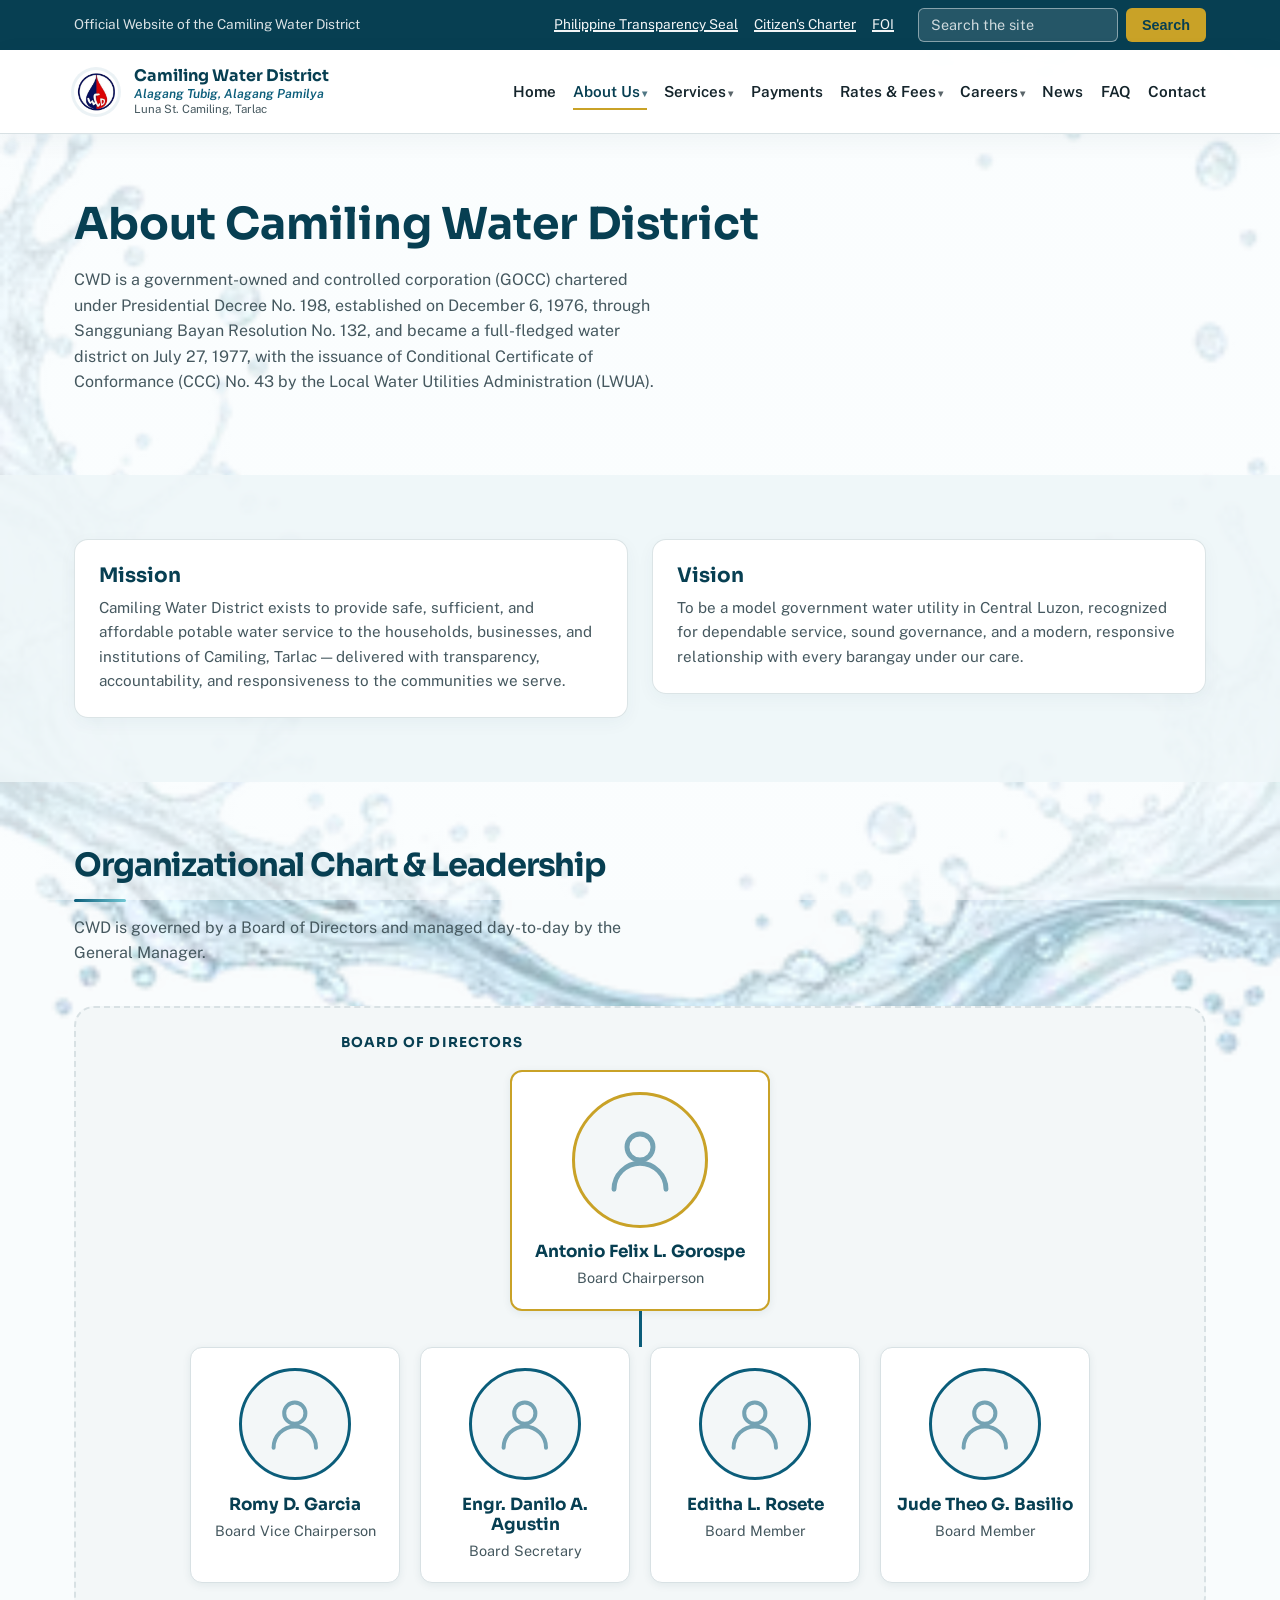
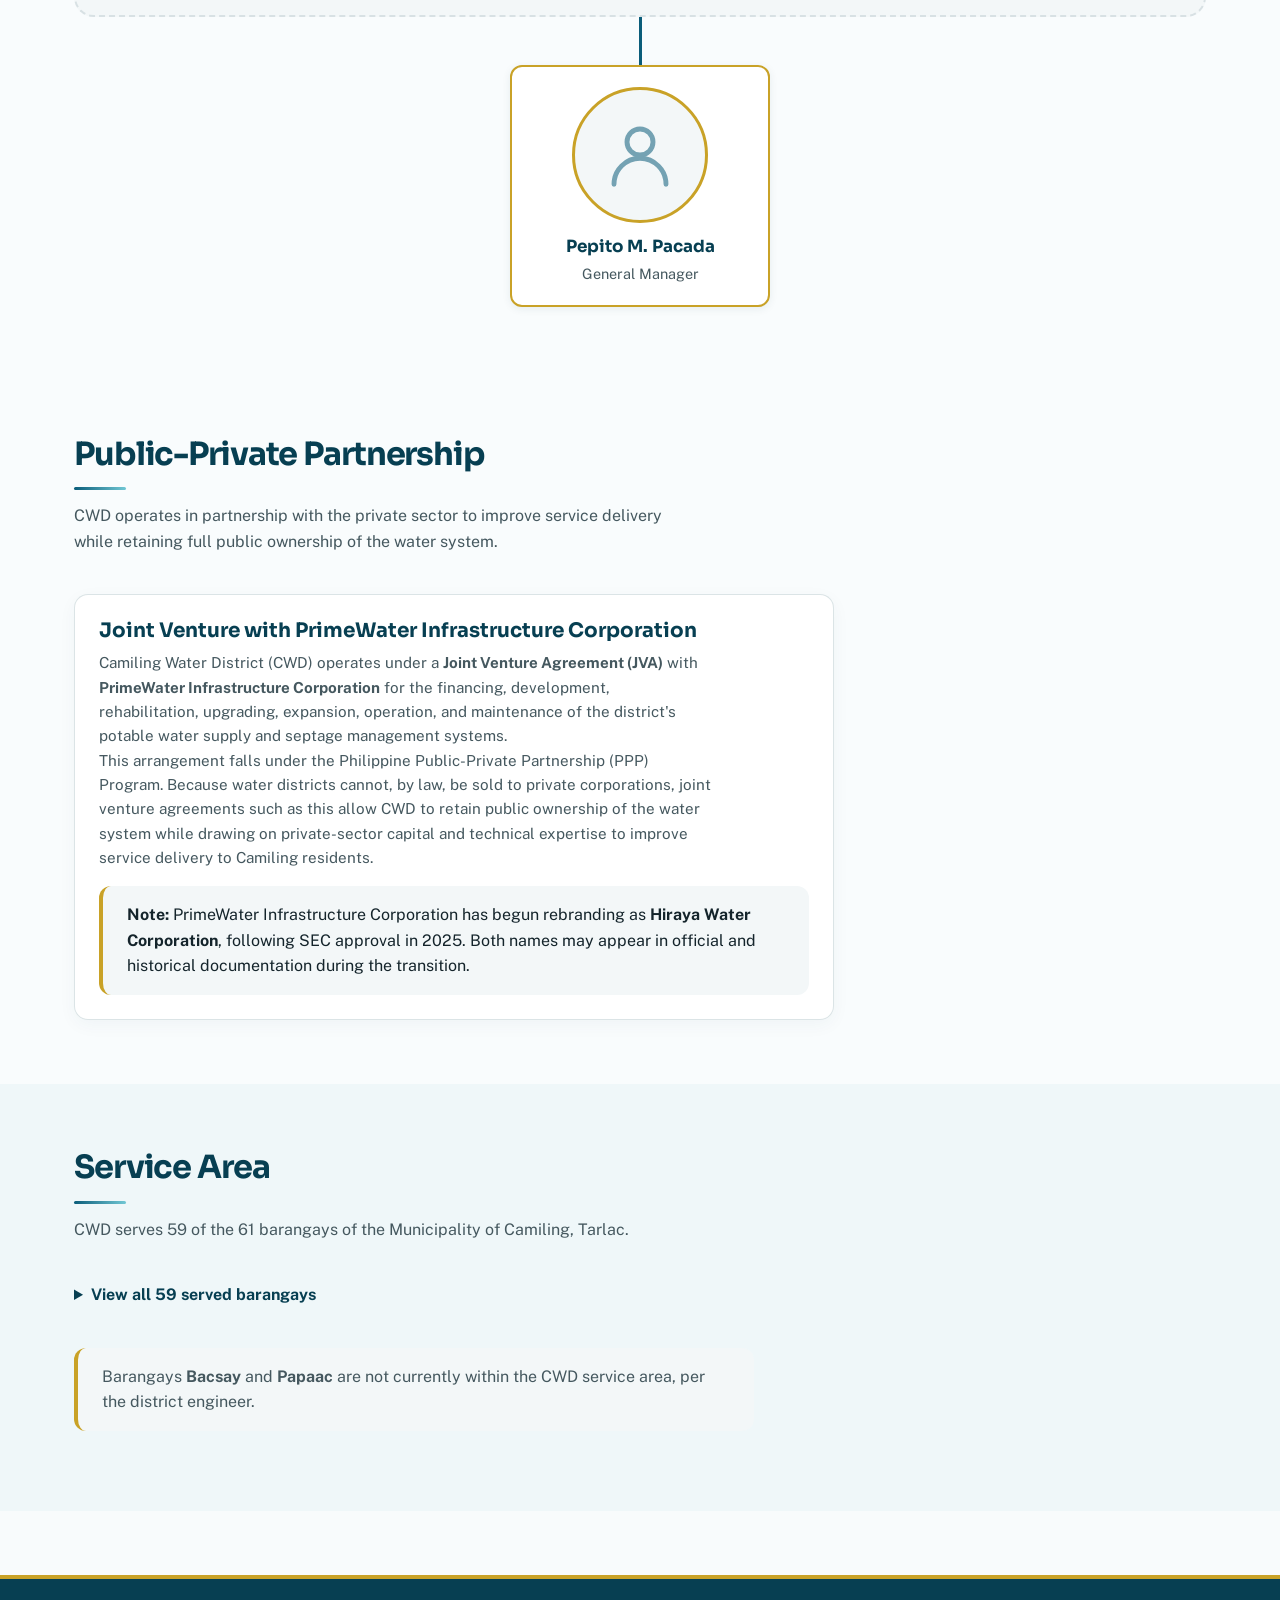
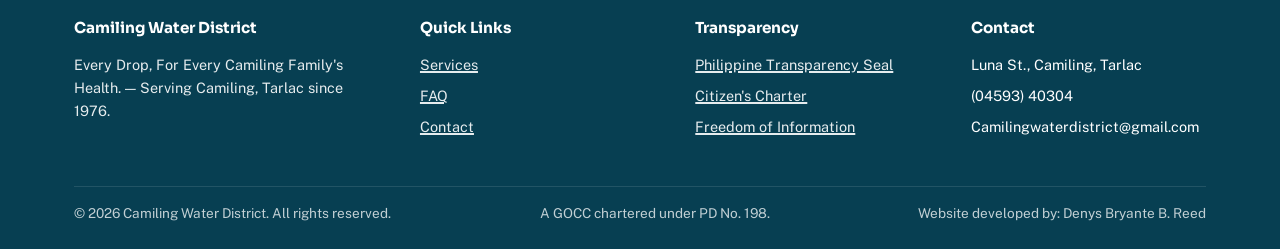
==== commit 0c7d5ef7: "Force-refresh site assets and use CWD logo as favicon" ====
--- a/about.html
+++ b/about.html
@@ -2,7 +2,7 @@
 <html lang="en">
 <head>
 <meta charset="UTF-8">
-<link rel="icon" href="assets/favicon.svg" type="image/svg+xml">
+<link rel="icon" type="image/png" sizes="any" href="assets/cwd-logo.png?v=20261118-fix">
 <meta name="viewport" content="width=device-width, initial-scale=1.0">
 <title>About Us — Camiling Water District</title>
 <meta name="description" content="Learn about the Camiling Water District: mission, vision, leadership, the PrimeWater joint venture, and the barangays we serve.">
@@ -11,7 +11,7 @@
 <meta property="og:title" content="About Us — Camiling Water District">
 <meta property="og:description" content="Learn about the Camiling Water District: mission, vision, leadership, the PrimeWater joint venture, and the barangays we serve.">
 <link href="https://fonts.googleapis.com/css2?family=Sora:wght@600;700&family=Public+Sans:wght@400;600;700&display=swap" rel="stylesheet">
-<link rel="stylesheet" href="assets/styles.css">
+<link rel="stylesheet" href="assets/styles.css?v=20261118-fix2">
 </head>
 <body class="bg-waves">
 
@@ -182,7 +182,7 @@
   </div>
 </footer>
 
-<script src="assets/script.js"></script>
+<script src="assets/script.js?v=20261118-fix2"></script>
 <script>
 (function () {
   var AVATAR = '<svg viewBox="0 0 24 24" aria-hidden="true"><circle cx="12" cy="8" r="4"/><path d="M4 21c0-4.4 3.6-8 8-8s8 3.6 8 8"/></svg>';
--- a/assets/styles.css
+++ b/assets/styles.css
@@ -747,8 +747,8 @@
 
 /* ---------- Home hero (text + photo) ---------- */
 .home-hero-grid { display: grid; grid-template-columns: 1.15fr 0.85fr; gap: var(--space-4); align-items: center; }
-.home-hero-photo { min-height: 380px; border-radius: 12px; border: 1px solid var(--line); box-shadow: 0 12px 32px rgba(7,63,82,0.18);
-  background: url("home-hero.jpg") center / cover no-repeat, linear-gradient(135deg, var(--teal-deep), var(--teal)); }
+.home-hero-photo { min-height: 380px; border-radius: 12px; border: 1px solid var(--line); box-shadow: 0 12px 32px rgba(7,63,82,0.18); overflow: hidden;
+  background: url("home-hero-placeholder.webp") center / cover no-repeat, linear-gradient(135deg, var(--teal-deep), var(--teal)); }
 @media (max-width: 860px) { .home-hero-grid { grid-template-columns: 1fr; } .home-hero-photo { min-height: 220px; order: -1; } }
 
 /* ---------- News hero banner ---------- */
@@ -770,3 +770,350 @@
 .site-search input::placeholder { color:rgba(255,255,255,0.78); }
 .site-search input:focus-visible { outline:2px solid var(--gold); outline-offset:1px; }
 .site-search button { padding:0.25rem 0.7rem; border-radius:6px; border:0; background:var(--gold); color:var(--teal-deep); font-weight:700; font-size:0.85rem; cursor:pointer; }
+
+/* ---------- Search box alignment fix ---------- */
+.gov-bar .site-search { display: flex; align-items: center; gap: 0.5rem; margin: 0 0 0 0.5rem; }
+.gov-bar .site-search input[type="search"] { width: 200px; height: 34px; box-sizing: border-box; margin: 0; padding: 0 0.75rem; font-size: 0.9rem; line-height: 34px; }
+.gov-bar .site-search button { height: 34px; box-sizing: border-box; margin: 0; padding: 0 1rem; font-size: 0.9rem; line-height: 1; display: inline-flex; align-items: center; }
+@media (max-width: 600px) {
+  .gov-bar .site-search { width: 100%; margin: 0.35rem 0 0; }
+  .gov-bar .site-search input[type="search"] { flex: 1; width: auto; }
+}
+
+/* ---------- Organizational chart ---------- */
+.org-chart { display: flex; flex-direction: column; align-items: center; }
+.org-board { width: 100%; border: 2px dashed var(--line); border-radius: 20px; padding: 1.5rem 1rem 2rem; background: var(--bg-tint); }
+.org-label { text-align: center; font-family: var(--font-head); font-weight: 700; color: var(--teal-deep); text-transform: uppercase; letter-spacing: 0.08em; font-size: 0.85rem; margin: 0 0 1rem; }
+.org-row { display: flex; flex-wrap: wrap; justify-content: center; gap: 1.25rem; width: 100%; }
+.org-line { width: 3px; height: 36px; background: var(--teal); margin: 0 auto; }
+.org-line-long { height: 48px; }
+.org-card { background: #fff; border: 1px solid var(--line); border-radius: var(--radius); padding: 1.25rem 1rem; text-align: center; width: 210px; box-shadow: 0 2px 8px rgba(7,63,82,0.08); }
+.org-card-lg { width: 260px; border: 2px solid var(--gold); }
+.org-photo { width: 112px; height: 112px; border-radius: 50%; margin: 0 auto 0.9rem; overflow: hidden; background: var(--bg-tint); border: 3px solid var(--teal); display: flex; align-items: center; justify-content: center; }
+.org-card-lg .org-photo { width: 136px; height: 136px; border-color: var(--gold); }
+.org-photo img { width: 100%; height: 100%; object-fit: cover; }
+.org-photo svg { width: 60%; height: 60%; stroke: var(--teal); fill: none; stroke-width: 1.5; stroke-linecap: round; stroke-linejoin: round; opacity: 0.55; }
+.org-card h3 { font-size: 1.05rem; margin: 0 0 0.25rem; color: var(--teal-deep); }
+.org-card p { margin: 0; font-size: 0.9rem; color: var(--ink-soft); }
+
+/* ---------- Water backgrounds: transparent realistic water overlay ---------- */
+.bg-waves,
+.bg-drops,
+.bg-splash {
+  /* The water remains visible, but a pale veil keeps text readable. */
+  background-image:
+    linear-gradient(rgba(250, 253, 254, 0.56), rgba(250, 253, 254, 0.56)),
+    url("water-overlay.webp");
+  background-repeat: no-repeat, no-repeat;
+  background-position: center center, center center;
+  background-size: cover, cover;
+  background-attachment: fixed, fixed;
+  background-color: #f8fbfc;
+}
+.bg-waves main > section,
+.bg-drops main > section,
+.bg-splash main > section { background-color: rgba(255,255,255,0.18); }
+.bg-waves main > section.section-tint,
+.bg-drops main > section.section-tint,
+.bg-splash main > section.section-tint { background-color: rgba(239,247,249,0.9); }
+.bg-waves .card,
+.bg-drops .card,
+.bg-splash .card { background: rgba(255,255,255,0.97); }
+
+/* Keep tinted sections calm so the water stays decorative. */
+.bg-waves .section-tint,
+.bg-drops .section-tint,
+.bg-splash .section-tint {
+  background: color-mix(in srgb, var(--bg-tint) 72%, transparent);
+}
+
+@media (max-width: 700px) {
+  .bg-waves,
+  .bg-drops,
+  .bg-splash {
+    background-position: center center;
+    background-attachment: scroll;
+    background-size: auto 100vh, auto 100vh;
+    background-repeat: repeat-y, repeat-y;
+  }
+}
+
+
+/* ---------- CWD design refinement: public-service clarity ---------- */
+:root {
+  --radius: 12px;
+}
+
+.site-header {
+  box-shadow: 0 6px 24px rgba(7, 63, 82, 0.055);
+  background: rgba(255, 255, 255, 0.97);
+  backdrop-filter: saturate(135%) blur(10px);
+}
+
+.brand-logo {
+  box-shadow: 0 0 0 3px rgba(11, 93, 122, 0.08);
+}
+
+.main-nav > ul {
+  gap: clamp(0.75rem, 1.35vw, 1.35rem);
+}
+
+.main-nav a {
+  border-radius: 6px 6px 0 0;
+  transition: color 160ms ease, border-color 160ms ease;
+}
+
+.main-nav a:focus-visible,
+.gov-bar a:focus-visible,
+.btn:focus-visible {
+  outline: 3px solid var(--gold);
+  outline-offset: 3px;
+}
+
+.home-hero {
+  position: relative;
+  overflow: hidden;
+  padding: clamp(3.25rem, 7vw, 6rem) 0;
+  background:
+    radial-gradient(ellipse at 5% 0%, rgba(91, 178, 197, 0.12), transparent 38%),
+    linear-gradient(135deg, #f7fbfc 0%, #edf6f8 54%, #f7fbfc 100%);
+}
+
+.home-hero-grid {
+  grid-template-columns: minmax(0, 1.02fr) minmax(0, 0.98fr);
+  gap: clamp(2.25rem, 5vw, 5rem);
+}
+
+.home-hero-copy {
+  position: relative;
+  z-index: 1;
+  padding: clamp(0rem, 1vw, 0.6rem) 0;
+}
+
+.home-hero-eyebrow {
+  display: flex;
+  align-items: center;
+  flex-wrap: wrap;
+  gap: 0.55rem;
+  color: var(--teal);
+  font-family: var(--font-body);
+  font-size: 0.76rem;
+  font-weight: 700;
+  letter-spacing: 0.12em;
+  line-height: 1.5;
+  margin: 0 0 1rem;
+  text-transform: uppercase;
+}
+
+.home-hero-eyebrow span {
+  color: var(--gold);
+  font-size: 1rem;
+}
+
+.home-hero-title {
+  max-width: 13ch;
+  color: var(--teal-deep);
+  font-size: clamp(2.55rem, 4.5vw, 4.35rem);
+  letter-spacing: -0.055em;
+  line-height: 1.06;
+  margin: 0 0 1.25rem;
+  text-wrap: balance;
+}
+
+.home-hero-lead {
+  max-width: 54ch;
+  color: #3c535c;
+  font-size: clamp(1.02rem, 1.3vw, 1.18rem);
+  line-height: 1.8;
+  margin-bottom: 1rem;
+}
+
+.home-hero-tagline {
+  max-width: 50ch;
+  color: var(--teal);
+  font-size: 0.94rem;
+  font-weight: 600;
+  line-height: 1.7;
+  margin-bottom: 0;
+}
+
+.home-hero-actions {
+  display: flex;
+  align-items: center;
+  gap: 0.85rem;
+  flex-wrap: wrap;
+  margin-top: 1.75rem;
+}
+
+.home-hero-photo {
+  min-height: clamp(320px, 36vw, 480px);
+  border: 1px solid rgba(255, 255, 255, 0.8);
+  border-radius: 24px;
+  box-shadow: 0 22px 55px rgba(7, 63, 82, 0.16);
+  position: relative;
+  isolation: isolate;
+}
+
+.home-hero-photo::after {
+  content: "";
+  position: absolute;
+  inset: 0;
+  border-radius: inherit;
+  background: linear-gradient(180deg, rgba(7, 63, 82, 0.02), rgba(7, 63, 82, 0.12));
+  pointer-events: none;
+  z-index: -1;
+}
+
+.btn {
+  border-radius: 8px;
+  transition: background 160ms ease, color 160ms ease, border-color 160ms ease, transform 160ms ease, box-shadow 160ms ease;
+}
+
+.btn-primary {
+  box-shadow: 0 8px 18px rgba(11, 93, 122, 0.16);
+}
+
+.btn-primary:hover,
+.btn-outline:hover {
+  transform: translateY(-2px);
+  box-shadow: 0 10px 22px rgba(7, 63, 82, 0.13);
+}
+
+.home-stats-section {
+  padding: 1.5rem 0;
+  background: rgba(243, 247, 248, 0.92);
+  border-top: 1px solid rgba(216, 225, 228, 0.8);
+  border-bottom: 1px solid rgba(216, 225, 228, 0.8);
+}
+
+.home-stats-grid {
+  grid-template-columns: repeat(3, minmax(0, 1fr));
+  gap: 1rem;
+}
+
+.home-stat {
+  min-width: 0;
+  padding: 1.45rem 1rem;
+  text-align: center;
+  border-right: 1px solid var(--line);
+}
+
+.home-stat:last-child {
+  border-right: 0;
+}
+
+.home-stat h2 {
+  color: var(--teal-deep);
+  font-size: clamp(1.65rem, 2.8vw, 2.25rem);
+  letter-spacing: -0.04em;
+  line-height: 1.2;
+  margin-bottom: 0.45rem !important;
+  overflow-wrap: anywhere;
+}
+
+.home-stat:last-child h2 {
+  font-size: clamp(1.25rem, 2vw, 1.75rem);
+  letter-spacing: -0.025em;
+}
+
+.home-stat p {
+  font-size: 0.94rem;
+  line-height: 1.6;
+  margin: 0 auto;
+}
+
+.section-head h2 {
+  color: var(--teal-deep);
+  letter-spacing: -0.035em;
+  line-height: 1.2;
+  margin-bottom: 0.8rem;
+}
+
+.section-head h2::after {
+  content: "";
+  display: block;
+  width: 3.25rem;
+  height: 3px;
+  margin-top: 0.9rem;
+  border-radius: 999px;
+  background: linear-gradient(90deg, var(--teal), #71c7d4);
+}
+
+.card {
+  border-radius: 14px;
+  border-color: rgba(216, 225, 228, 0.9);
+  box-shadow: 0 5px 18px rgba(7, 63, 82, 0.045);
+  transition: transform 180ms ease, box-shadow 180ms ease, border-color 180ms ease;
+}
+
+.card:hover {
+  transform: translateY(-3px);
+  border-color: rgba(11, 93, 122, 0.24);
+  box-shadow: 0 14px 28px rgba(7, 63, 82, 0.09);
+}
+
+.card-icon {
+  border-radius: 14px;
+}
+
+.site-footer {
+  border-top: 4px solid var(--gold);
+}
+
+@media (max-width: 860px) {
+  .home-hero {
+    padding: 3rem 0 3.5rem;
+  }
+
+  .home-hero-grid {
+    grid-template-columns: 1fr;
+    gap: 2rem;
+  }
+
+  .home-hero-photo {
+    min-height: 280px;
+    order: -1;
+    border-radius: 18px;
+  }
+
+  .home-hero-title {
+    max-width: 16ch;
+    font-size: clamp(2.45rem, 7.5vw, 3.6rem);
+  }
+
+  .home-stats-grid {
+    grid-template-columns: 1fr;
+    gap: 0;
+  }
+
+  .home-stat {
+    padding: 1.15rem 0.75rem;
+    border-right: 0;
+    border-bottom: 1px solid var(--line);
+  }
+
+  .home-stat:last-child {
+    border-bottom: 0;
+  }
+}
+
+@media (prefers-reduced-motion: reduce) {
+  .card,
+  .btn,
+  .main-nav a {
+    transition: none;
+  }
+
+  .card:hover,
+  .btn-primary:hover,
+  .btn-outline:hover {
+    transform: none;
+  }
+}
+
+/* Staff-uploaded imagery changes content only; these presentation rules stay fixed. */
+.home-shortcut-img { width:100%; aspect-ratio:16/9; object-fit:cover; border-radius:10px; margin-bottom:1rem; }
+.project-gallery { display:grid; grid-template-columns:repeat(auto-fit,minmax(110px,1fr)); gap:.65rem; margin-top:1rem; }
+.project-gallery figure { margin:0; min-width:0; }
+.project-gallery img { width:100%; aspect-ratio:4/3; object-fit:cover; border-radius:8px; }
+.project-gallery figcaption { font-size:.8rem; color:var(--ink-soft); margin-top:.3rem; }
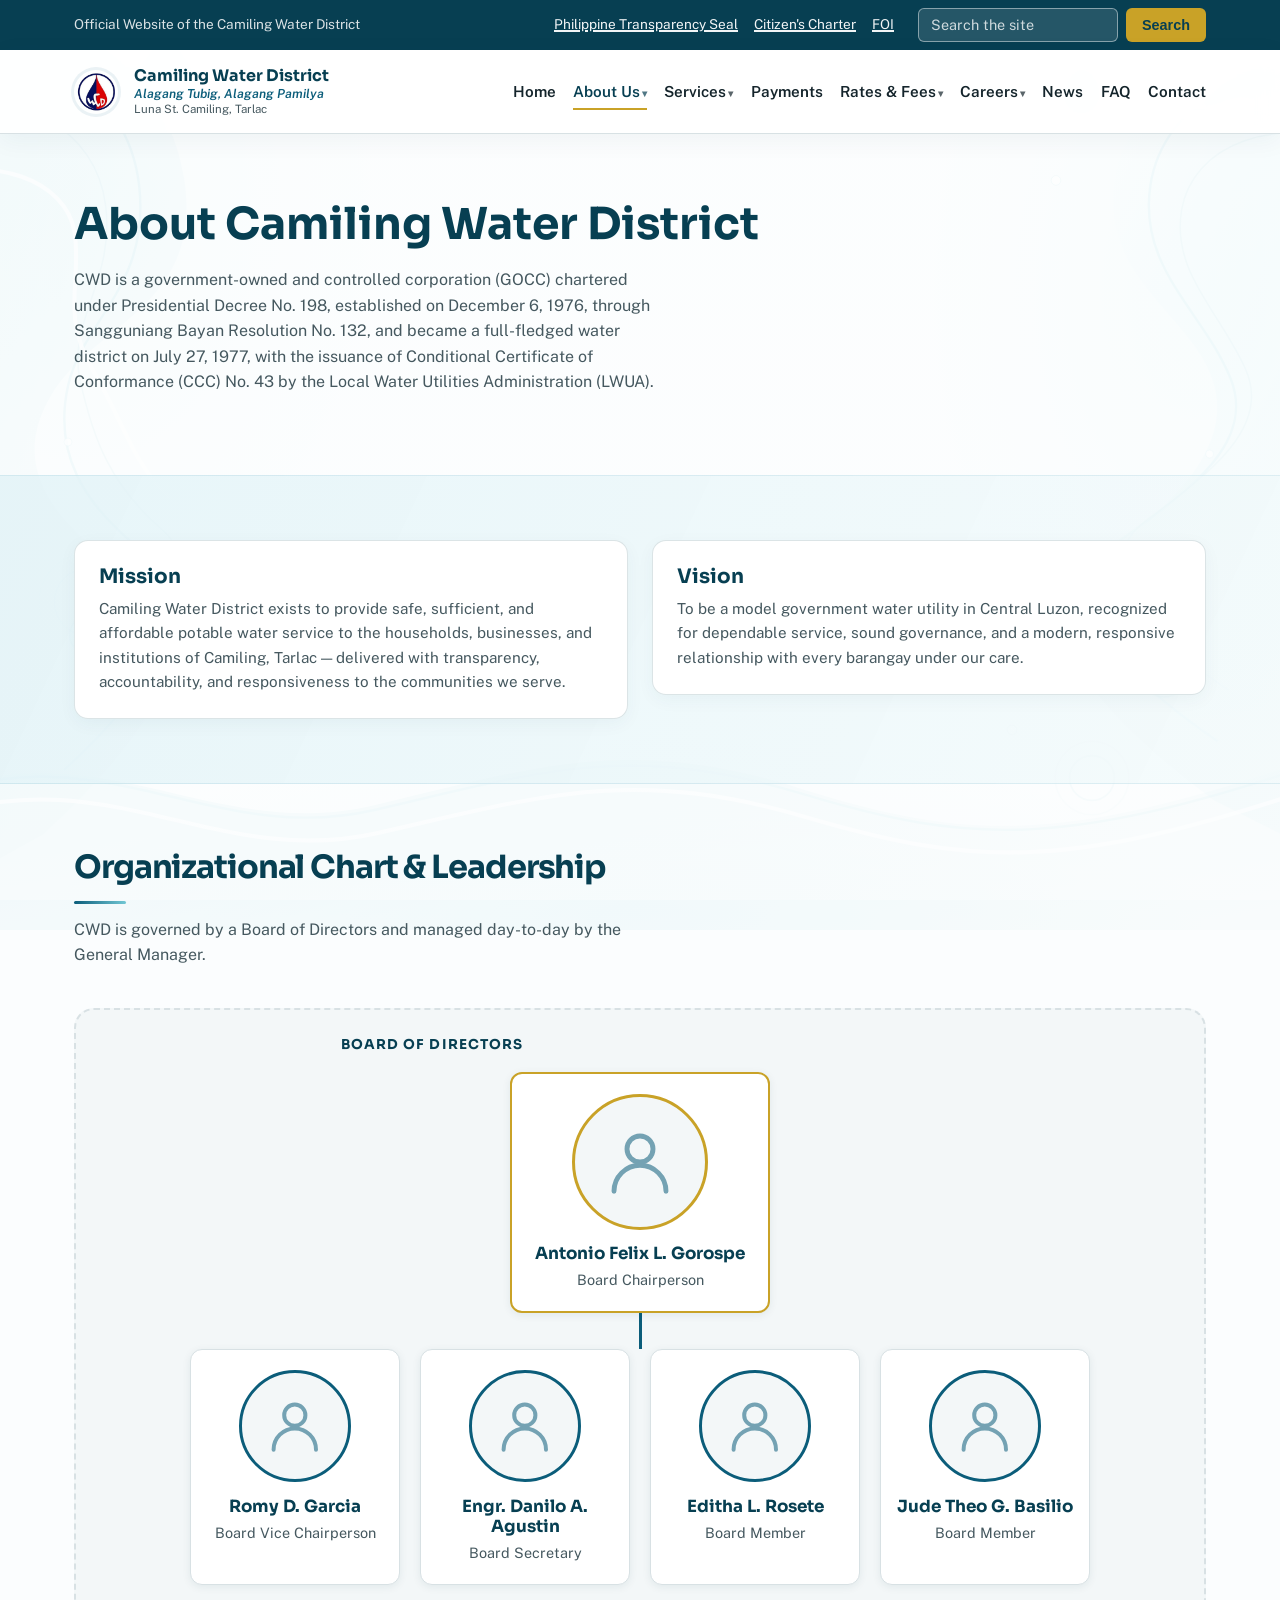
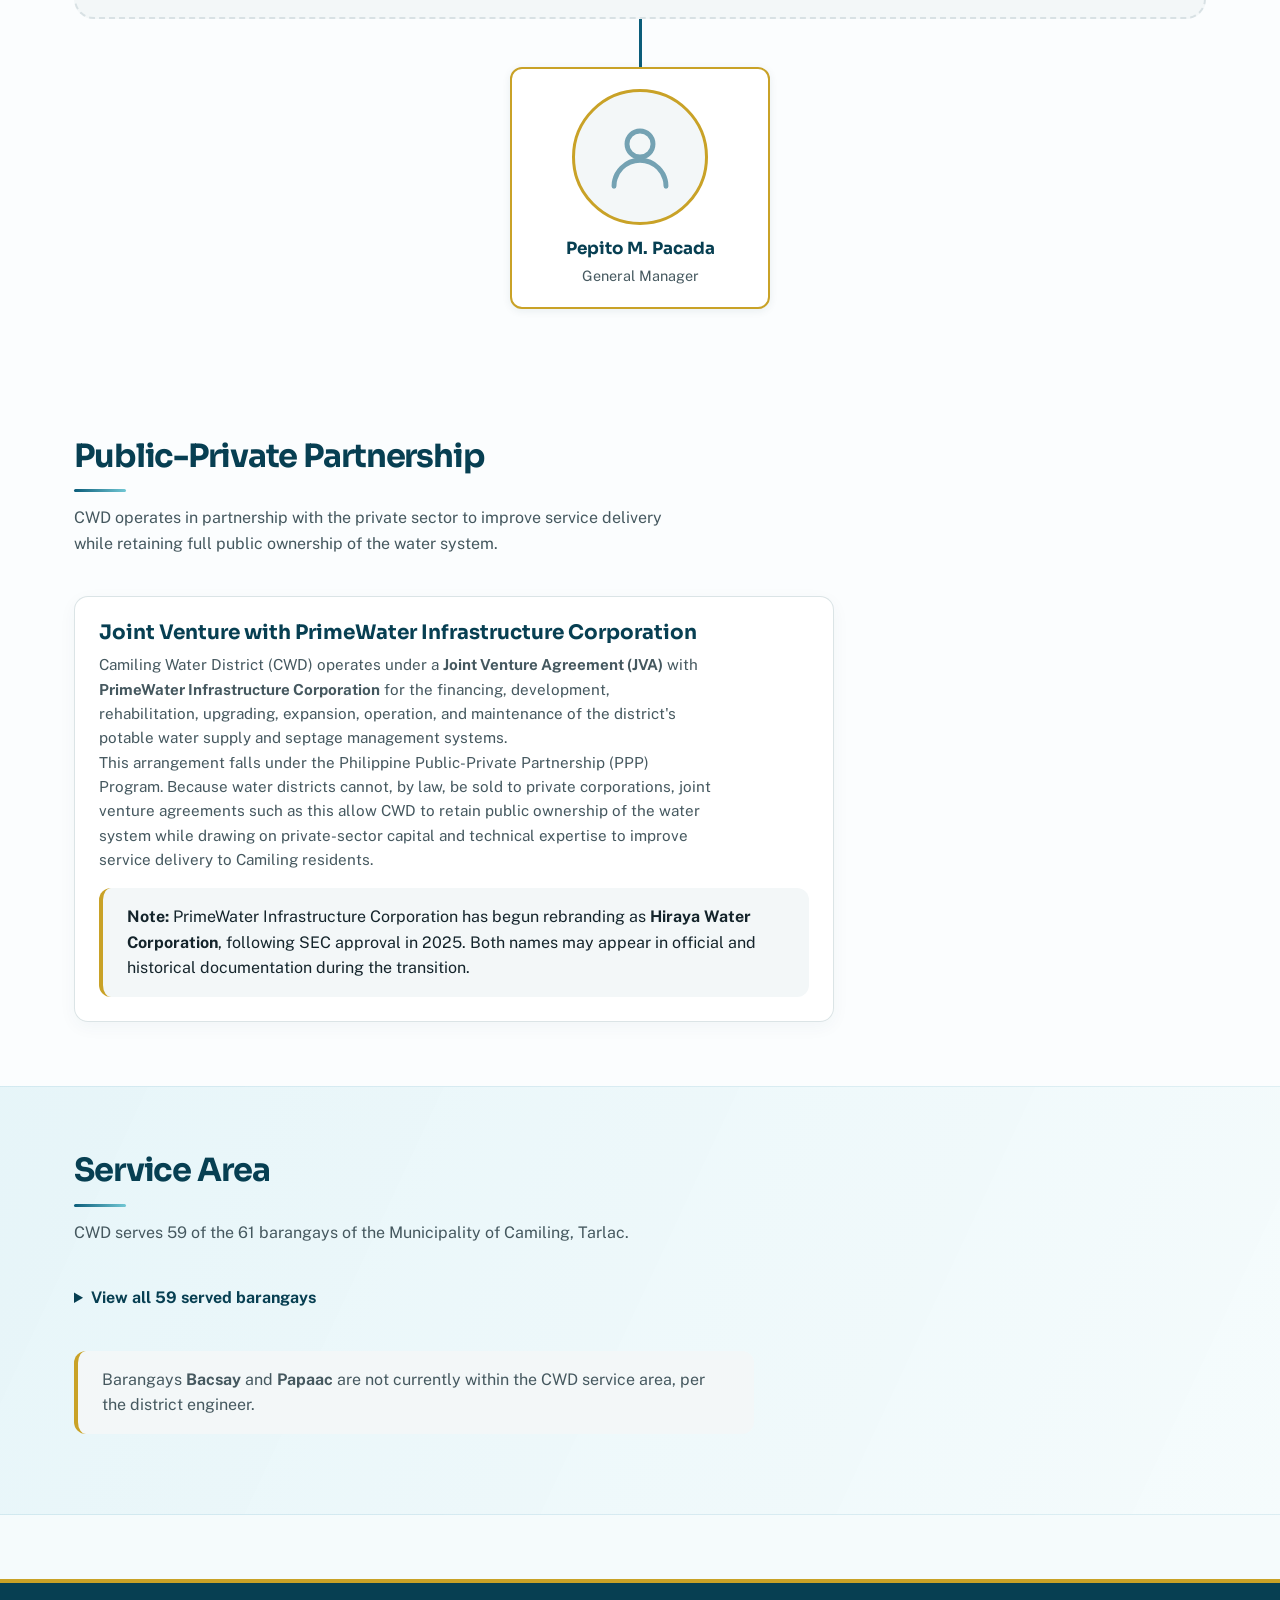
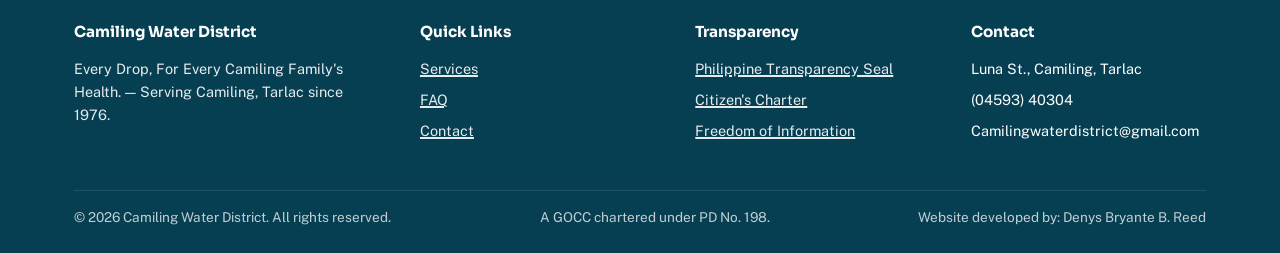
==== commit 6a009140: "Refresh water background on primary pages" ====
--- a/about.html
+++ b/about.html
@@ -2,7 +2,8 @@
 <html lang="en">
 <head>
 <meta charset="UTF-8">
-<link rel="icon" type="image/png" sizes="any" href="assets/cwd-logo.png?v=20261118-fix">
+<link rel="icon" href="assets/cwd-logo.png?v=20261118-fix3" type="image/png">
+<link rel="shortcut icon" href="assets/cwd-logo.png?v=20261118-fix3">
 <meta name="viewport" content="width=device-width, initial-scale=1.0">
 <title>About Us — Camiling Water District</title>
 <meta name="description" content="Learn about the Camiling Water District: mission, vision, leadership, the PrimeWater joint venture, and the barangays we serve.">
@@ -11,7 +12,7 @@
 <meta property="og:title" content="About Us — Camiling Water District">
 <meta property="og:description" content="Learn about the Camiling Water District: mission, vision, leadership, the PrimeWater joint venture, and the barangays we serve.">
 <link href="https://fonts.googleapis.com/css2?family=Sora:wght@600;700&family=Public+Sans:wght@400;600;700&display=swap" rel="stylesheet">
-<link rel="stylesheet" href="assets/styles.css?v=20261118-fix2">
+<link rel="stylesheet" href="assets/styles.css?v=water-theme-20261123">
 </head>
 <body class="bg-waves">
 
@@ -182,7 +183,7 @@
   </div>
 </footer>
 
-<script src="assets/script.js?v=20261118-fix2"></script>
+<script src="assets/script.js?v=20261118-fix3"></script>
 <script>
 (function () {
   var AVATAR = '<svg viewBox="0 0 24 24" aria-hidden="true"><circle cx="12" cy="8" r="4"/><path d="M4 21c0-4.4 3.6-8 8-8s8 3.6 8 8"/></svg>';
--- a/assets/styles.css
+++ b/assets/styles.css
@@ -723,14 +723,40 @@
 .project-badge-completed { background: var(--success);  color: var(--white); }
 
 /* Project card photo */
+#projects-list {
+  grid-template-columns: repeat(auto-fit, minmax(min(100%, 290px), 1fr));
+  align-items: stretch;
+  gap: 1.25rem;
+}
+
+#projects-list > .card {
+  box-sizing: border-box;
+  min-width: 0;
+  height: 100%;
+  padding: 0;
+  overflow: hidden;
+  display: flex;
+  flex-direction: column;
+}
+
 .project-img {
+  display: block;
+  box-sizing: border-box;
   width: 100%;
-  height: 160px;
+  max-width: 100%;
+  height: auto;
+  aspect-ratio: 16 / 9;
   object-fit: cover;
-  border-radius: var(--radius) var(--radius) 0 0;
-  display: block;
-  margin: calc(-1 * var(--space-3)) calc(-1 * var(--space-3)) var(--space-2);
-  width: calc(100% + 2 * var(--space-3));
+  object-position: center;
+  border-radius: 0;
+  margin: 0;
+  flex: 0 0 auto;
+}
+
+#projects-list > .card > div {
+  box-sizing: border-box;
+  min-width: 0;
+  overflow-wrap: anywhere;
 }
 
 
@@ -796,48 +822,22 @@
 .org-card h3 { font-size: 1.05rem; margin: 0 0 0.25rem; color: var(--teal-deep); }
 .org-card p { margin: 0; font-size: 0.9rem; color: var(--ink-soft); }
 
-/* ---------- Water backgrounds: transparent realistic water overlay ---------- */
-.bg-waves,
-.bg-drops,
-.bg-splash {
-  /* The water remains visible, but a pale veil keeps text readable. */
-  background-image:
-    linear-gradient(rgba(250, 253, 254, 0.56), rgba(250, 253, 254, 0.56)),
-    url("water-overlay.webp");
-  background-repeat: no-repeat, no-repeat;
-  background-position: center center, center center;
-  background-size: cover, cover;
-  background-attachment: fixed, fixed;
-  background-color: #f8fbfc;
-}
-.bg-waves main > section,
-.bg-drops main > section,
-.bg-splash main > section { background-color: rgba(255,255,255,0.18); }
-.bg-waves main > section.section-tint,
-.bg-drops main > section.section-tint,
-.bg-splash main > section.section-tint { background-color: rgba(239,247,249,0.9); }
-.bg-waves .card,
-.bg-drops .card,
-.bg-splash .card { background: rgba(255,255,255,0.97); }
-
-/* Keep tinted sections calm so the water stays decorative. */
-.bg-waves .section-tint,
-.bg-drops .section-tint,
-.bg-splash .section-tint {
-  background: color-mix(in srgb, var(--bg-tint) 72%, transparent);
-}
-
-@media (max-width: 700px) {
-  .bg-waves,
-  .bg-drops,
-  .bg-splash {
-    background-position: center center;
-    background-attachment: scroll;
-    background-size: auto 100vh, auto 100vh;
-    background-repeat: repeat-y, repeat-y;
-  }
-}
-
+/* ---------- Water backgrounds: layered water illustration ---------- */
+.bg-waves,.bg-drops,.bg-splash {
+  background-color:#f5fbfc;
+  background-image:linear-gradient(180deg,rgba(247,252,253,.3),rgba(247,252,253,.48)),url("water-background.svg");
+  background-repeat:no-repeat,no-repeat;
+  background-position:center,center;
+  background-size:cover,cover;
+  background-attachment:fixed,fixed;
+}
+.bg-waves main>section,.bg-drops main>section,.bg-splash main>section {background-color:rgba(255,255,255,.68);}
+.bg-waves main>section.section-tint,.bg-drops main>section.section-tint,.bg-splash main>section.section-tint {
+  background:linear-gradient(115deg,rgba(229,244,248,.91),rgba(245,251,252,.89));
+  border-top:1px solid rgba(78,159,181,.14);border-bottom:1px solid rgba(78,159,181,.14);
+}
+.bg-waves .card,.bg-drops .card,.bg-splash .card {background:rgba(255,255,255,.98);}
+@media(max-width:700px){.bg-waves,.bg-drops,.bg-splash{background-attachment:scroll,scroll;background-position:center top,center top;background-size:auto,auto;}}
 
 /* ---------- CWD design refinement: public-service clarity ---------- */
 :root {
@@ -1117,3 +1117,34 @@
 .project-gallery figure { margin:0; min-width:0; }
 .project-gallery img { width:100%; aspect-ratio:4/3; object-fit:cover; border-radius:8px; }
 .project-gallery figcaption { font-size:.8rem; color:var(--ink-soft); margin-top:.3rem; }
+
+
+/* Document actions: open PDFs in-browser or download them separately. */
+.document-actions {
+  display: flex;
+  align-items: center;
+  flex-wrap: wrap;
+  gap: 0.6rem;
+  margin-top: 0.85rem;
+}
+.document-actions .btn {
+  margin-top: 0 !important;
+  font-size: 0.84rem;
+  white-space: normal;
+}
+.attachment-item {
+  margin-bottom: 0.8rem;
+  overflow-wrap: anywhere;
+}
+.attachment-item .document-actions {
+  margin-top: 0.45rem;
+}
+@media (max-width: 480px) {
+  #projects-list {
+    grid-template-columns: minmax(0, 1fr);
+  }
+  .document-actions .btn {
+    flex: 1 1 auto;
+    text-align: center;
+  }
+}
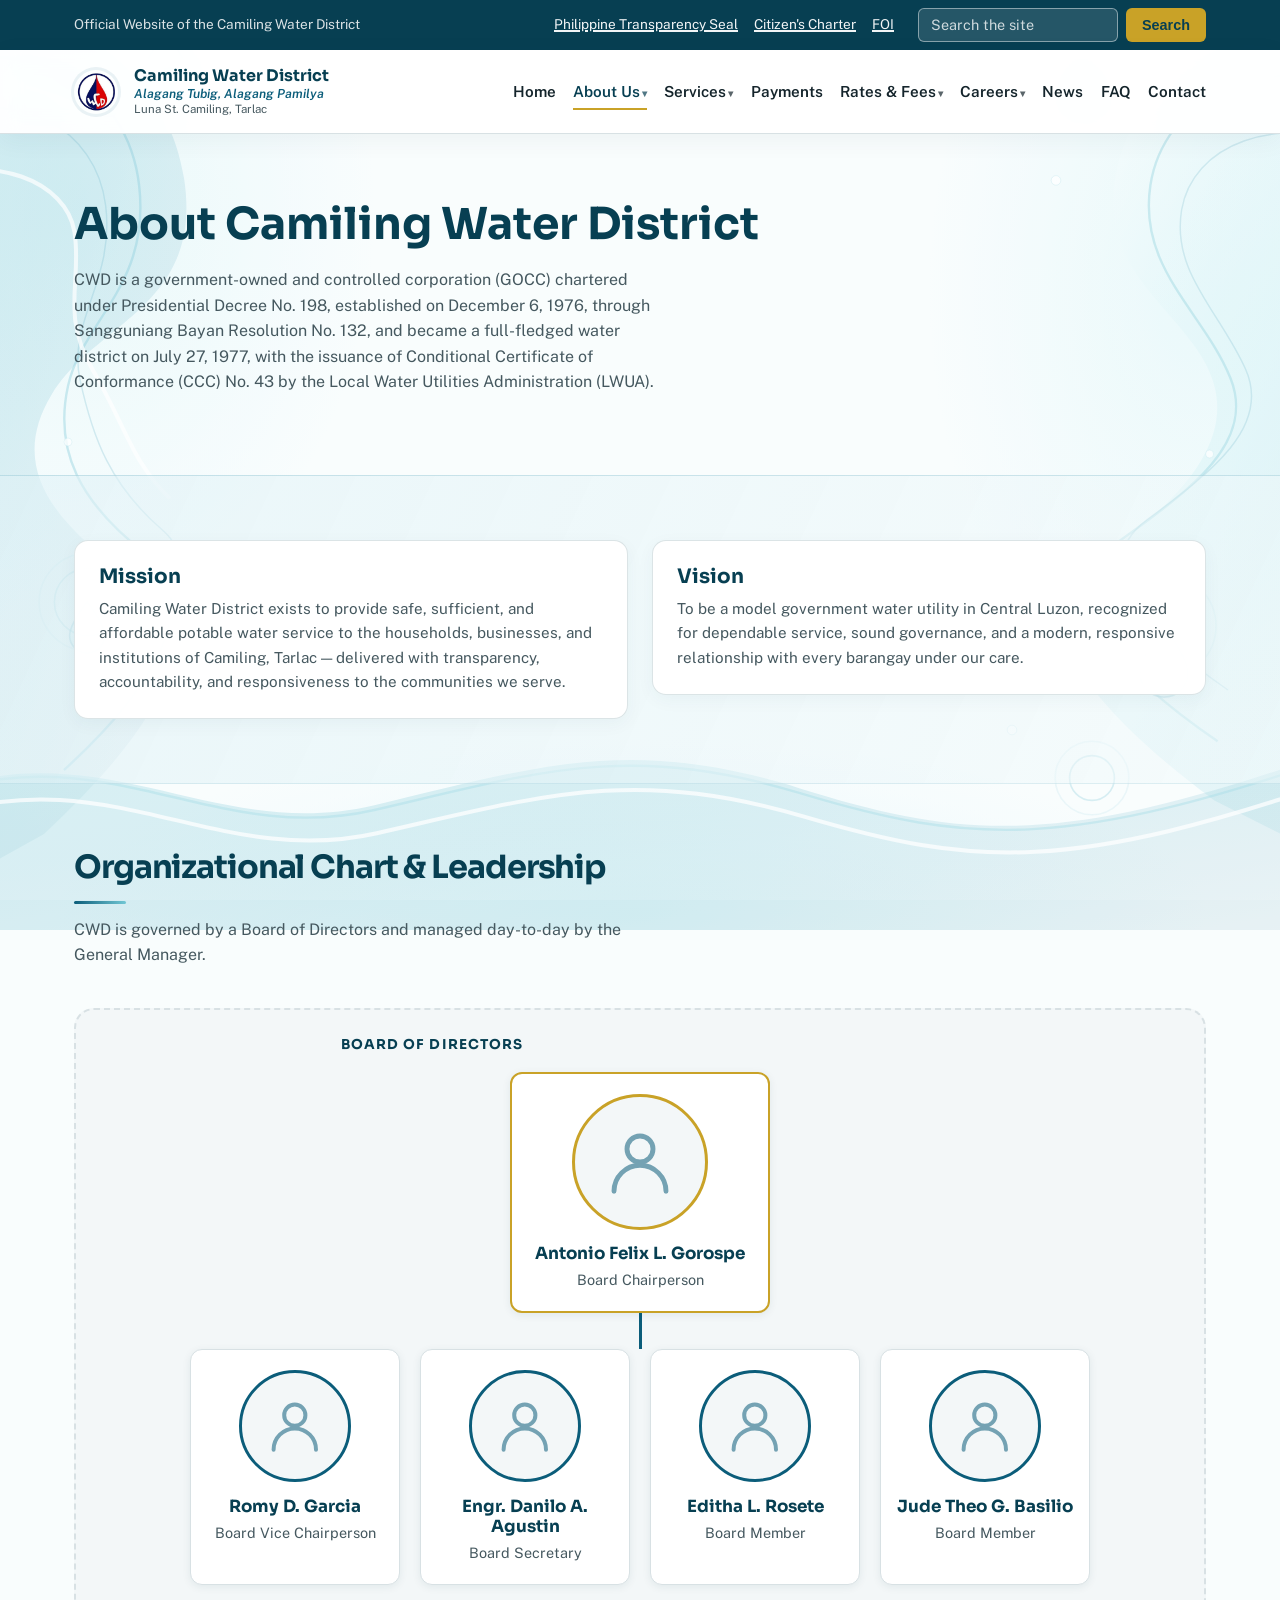
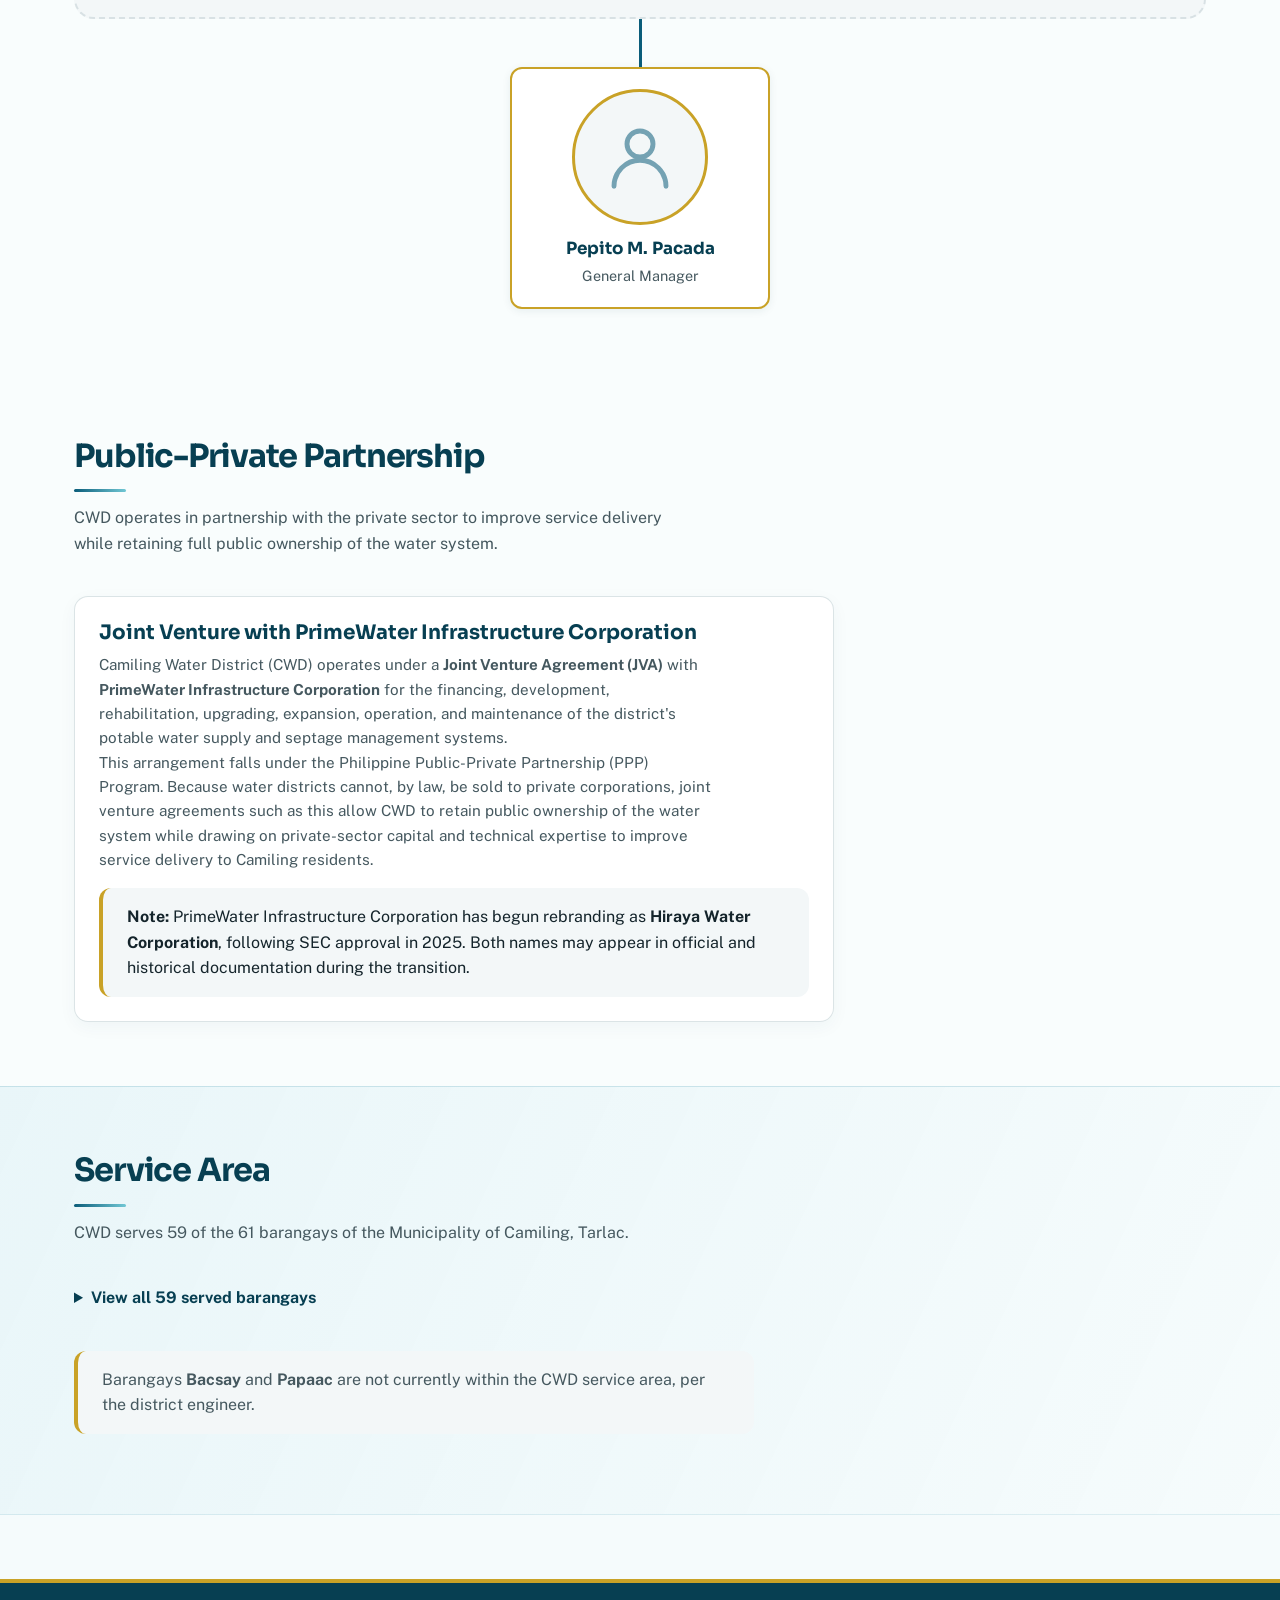
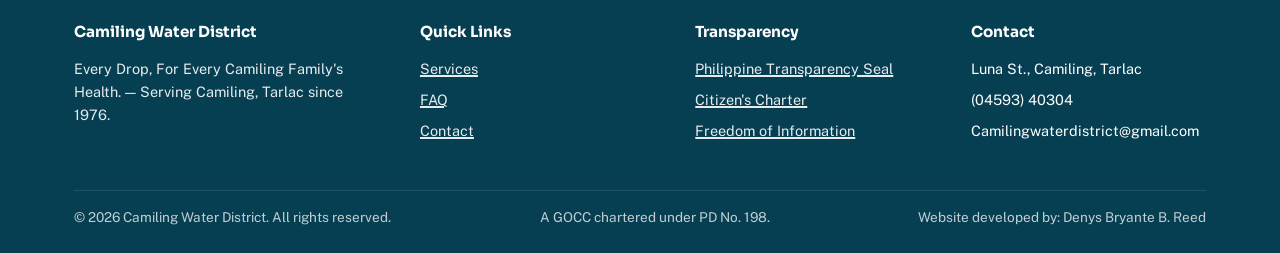
==== commit 22e170bd: "Refresh water background stylesheet cache" ====
--- a/about.html
+++ b/about.html
@@ -12,7 +12,7 @@
 <meta property="og:title" content="About Us — Camiling Water District">
 <meta property="og:description" content="Learn about the Camiling Water District: mission, vision, leadership, the PrimeWater joint venture, and the barangays we serve.">
 <link href="https://fonts.googleapis.com/css2?family=Sora:wght@600;700&family=Public+Sans:wght@400;600;700&display=swap" rel="stylesheet">
-<link rel="stylesheet" href="assets/styles.css?v=water-theme-20261123">
+<link rel="stylesheet" href="assets/styles.css?v=water-visible-20261123">
 </head>
 <body class="bg-waves">
 
--- a/assets/styles.css
+++ b/assets/styles.css
@@ -825,16 +825,16 @@
 /* ---------- Water backgrounds: layered water illustration ---------- */
 .bg-waves,.bg-drops,.bg-splash {
   background-color:#f5fbfc;
-  background-image:linear-gradient(180deg,rgba(247,252,253,.3),rgba(247,252,253,.48)),url("water-background.svg");
+  background-image:linear-gradient(180deg,rgba(247,252,253,.06),rgba(247,252,253,.14)),url("water-background.svg");
   background-repeat:no-repeat,no-repeat;
   background-position:center,center;
   background-size:cover,cover;
   background-attachment:fixed,fixed;
 }
-.bg-waves main>section,.bg-drops main>section,.bg-splash main>section {background-color:rgba(255,255,255,.68);}
+.bg-waves main>section,.bg-drops main>section,.bg-splash main>section {background-color:rgba(255,255,255,.34);}
 .bg-waves main>section.section-tint,.bg-drops main>section.section-tint,.bg-splash main>section.section-tint {
-  background:linear-gradient(115deg,rgba(229,244,248,.91),rgba(245,251,252,.89));
-  border-top:1px solid rgba(78,159,181,.14);border-bottom:1px solid rgba(78,159,181,.14);
+  background:linear-gradient(115deg,rgba(229,244,248,.73),rgba(245,251,252,.66));
+  border-top:1px solid rgba(78,159,181,.24);border-bottom:1px solid rgba(78,159,181,.14);
 }
 .bg-waves .card,.bg-drops .card,.bg-splash .card {background:rgba(255,255,255,.98);}
 @media(max-width:700px){.bg-waves,.bg-drops,.bg-splash{background-attachment:scroll,scroll;background-position:center top,center top;background-size:auto,auto;}}
@@ -1148,3 +1148,40 @@
     text-align: center;
   }
 }
+
+
+/* Services CMS cards: image sizing is controlled by the design, not upload dimensions. */
+#services-list > .service-card {
+  min-width: 0;
+  overflow: hidden;
+  display: flex;
+  flex-direction: column;
+}
+.service-card-image {
+  display: block;
+  width: 100%;
+  max-width: 100%;
+  aspect-ratio: 16 / 9;
+  height: auto;
+  max-height: 220px;
+  object-fit: cover;
+  object-position: center;
+  border-radius: 8px;
+  margin: 0 0 1rem;
+}
+
+
+/* PagesCMS homepage hero: render the chosen image as a contained card image. */
+.home-hero-photo { position: relative; overflow: hidden; background-color: #d9f0f4; }
+.home-hero-photo .home-hero-cms-image {
+  display: block;
+  position: absolute;
+  inset: 0;
+  width: 100%;
+  height: 100%;
+  object-fit: cover;
+  object-position: center;
+  border-radius: inherit;
+  z-index: 0;
+}
+.home-hero-photo.home-hero-photo-loaded::after { z-index: 1; }
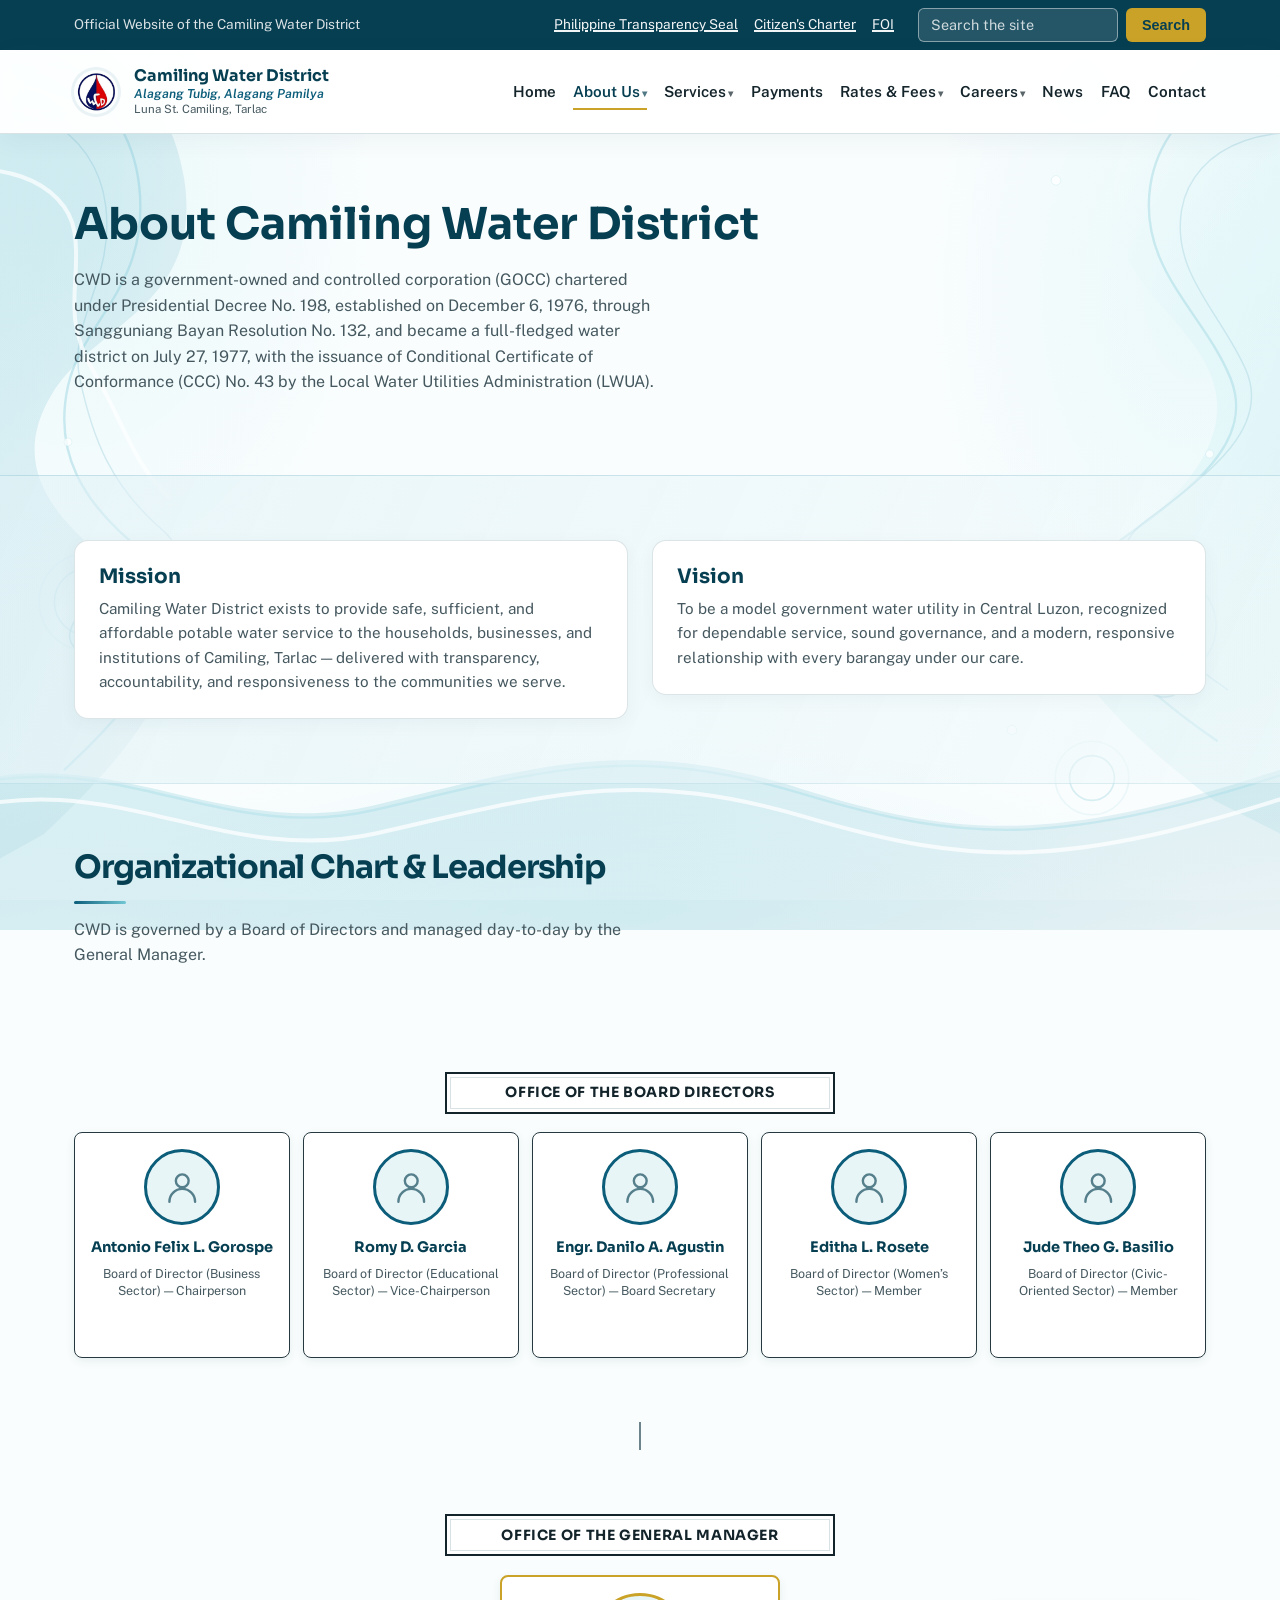
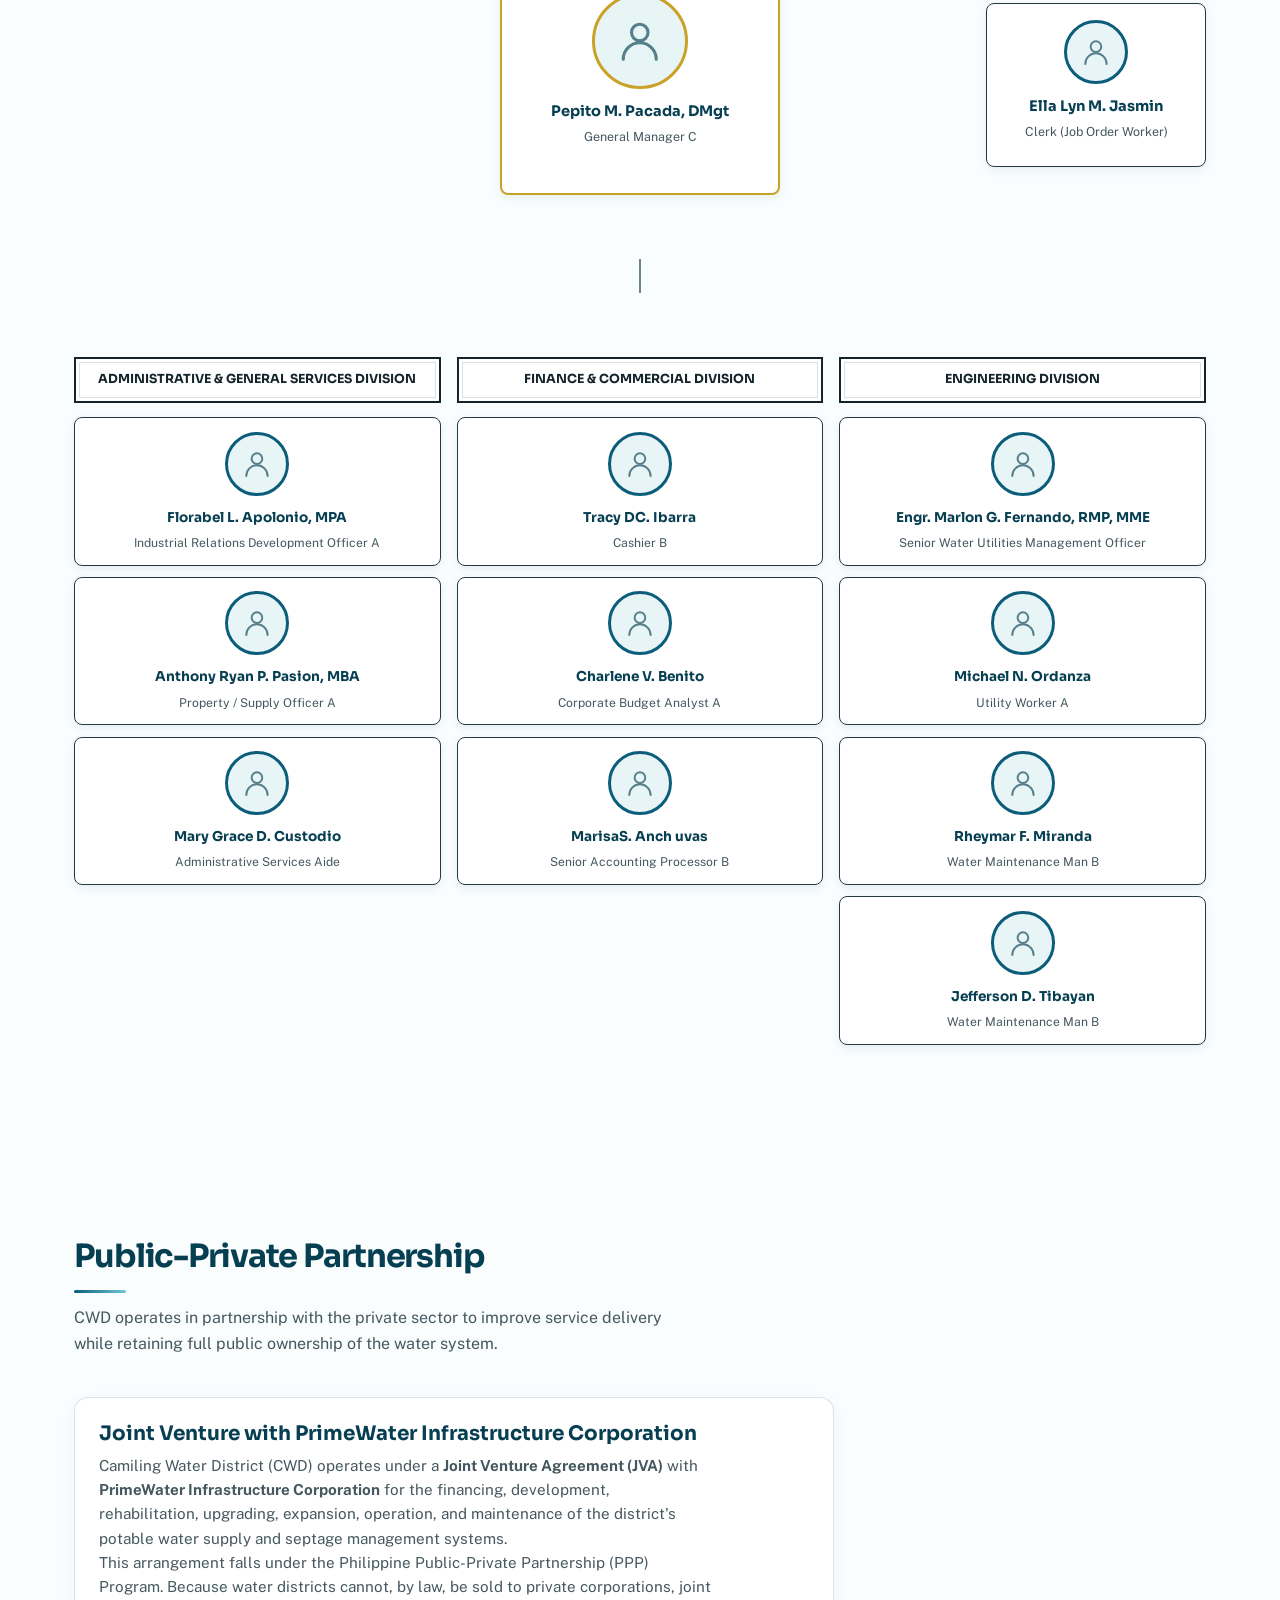
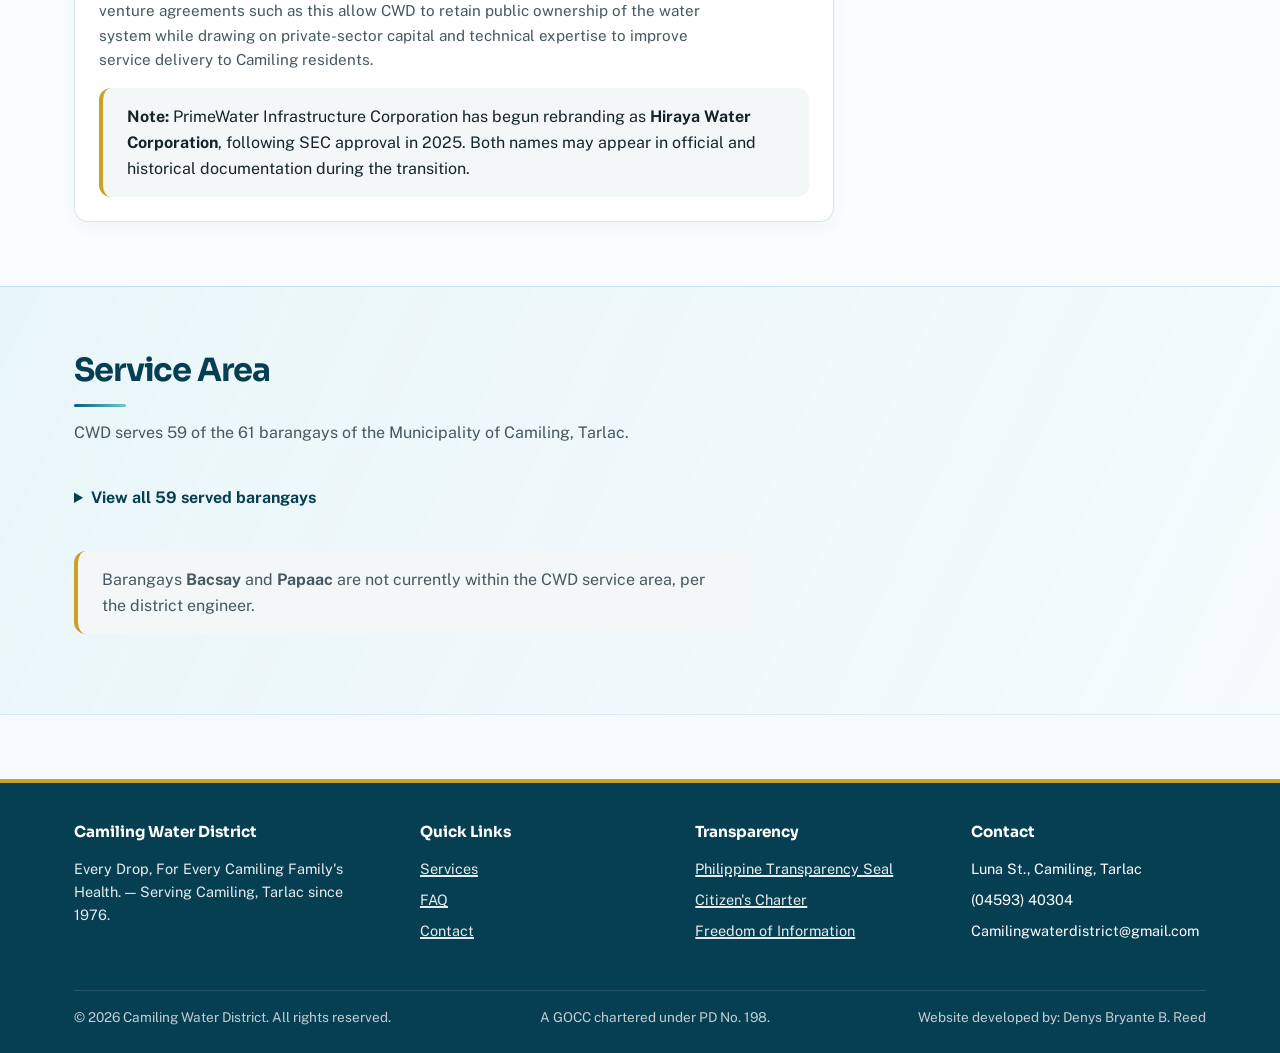
==== commit 1d5cc9f0: "Rebuild organizational chart and CMS fields" ====
--- a/about.html
+++ b/about.html
@@ -12,7 +12,7 @@
 <meta property="og:title" content="About Us — Camiling Water District">
 <meta property="og:description" content="Learn about the Camiling Water District: mission, vision, leadership, the PrimeWater joint venture, and the barangays we serve.">
 <link href="https://fonts.googleapis.com/css2?family=Sora:wght@600;700&family=Public+Sans:wght@400;600;700&display=swap" rel="stylesheet">
-<link rel="stylesheet" href="assets/styles.css?v=water-visible-20261123">
+<link rel="stylesheet" href="assets/styles.css?v=org-chart-20261125">
 </head>
 <body class="bg-waves">
 
@@ -117,16 +117,21 @@
       <p id="board-loading" style="color:var(--ink-soft);">Loading…</p>
       <p id="board-error" hidden style="color:var(--danger);">Unable to load leadership information.</p>
       <div id="org-chart" class="org-chart" aria-live="polite" hidden>
-        <div class="org-board">
-          <p class="org-label">Board of Directors</p>
-          <div id="org-chair" class="org-row"></div>
-          <div id="org-board-line" class="org-line" hidden aria-hidden="true"></div>
-          <div id="org-board" class="org-row"></div>
-        </div>
-        <div id="org-mgmt-line" class="org-line org-line-long" hidden aria-hidden="true"></div>
-        <div id="org-gm" class="org-row"></div>
-        <div id="org-dept-line" class="org-line" hidden aria-hidden="true"></div>
-        <div id="org-dept" class="org-row"></div>
+        <section class="org-level org-board-level" aria-labelledby="org-board-heading">
+          <h3 id="org-board-heading" class="org-level-title">Office of the Board Directors</h3>
+          <div id="org-board" class="org-people-grid org-board-grid"></div>
+        </section>
+        <div class="org-connector" aria-hidden="true"></div>
+        <section class="org-level org-management-level" aria-labelledby="org-gm-heading">
+          <h3 id="org-gm-heading" class="org-level-title">Office of the General Manager</h3>
+          <div class="org-management-row">
+            <div class="org-management-spacer" aria-hidden="true"></div>
+            <div id="org-gm" class="org-gm-holder"></div>
+            <div id="org-gm-support" class="org-gm-support"></div>
+          </div>
+        </section>
+        <div class="org-connector org-connector-long" aria-hidden="true"></div>
+        <div id="org-divisions" class="org-divisions-grid" aria-label="CWD divisions"></div>
       </div>
     </div>
   </section>
@@ -187,38 +192,74 @@
 <script>
 (function () {
   var AVATAR = '<svg viewBox="0 0 24 24" aria-hidden="true"><circle cx="12" cy="8" r="4"/><path d="M4 21c0-4.4 3.6-8 8-8s8 3.6 8 8"/></svg>';
-  function card(p, sub, big) {
-    var c = document.createElement("div"); c.className = "org-card" + (big ? " org-card-lg" : "");
-    var ph = document.createElement("div"); ph.className = "org-photo";
-    if (p.photo) { var i = document.createElement("img"); i.src = p.photo; i.alt = p.name ? "Photo of " + p.name : ""; i.loading = "lazy"; ph.appendChild(i); } else { ph.innerHTML = AVATAR; }
-    var n = document.createElement("h3"); n.textContent = p.name || "";
-    var r = document.createElement("p"); r.textContent = sub || "";
-    c.appendChild(ph); c.appendChild(n); c.appendChild(r);
-    return c;
+  function $(id) { return document.getElementById(id); }
+  function make(tag, className, text) {
+    var el = document.createElement(tag);
+    if (className) el.className = className;
+    if (text !== undefined && text !== null) el.textContent = String(text);
+    return el;
   }
-  function rank(pos) { pos = (pos || "").toLowerCase(); if (/vice/.test(pos)) return 2; if (/chair/.test(pos)) return 1; if (/secretary/.test(pos)) return 3; return 4; }
-  function $(id) { return document.getElementById(id); }
-  fetch("data/about.json").then(function (r) { if (!r.ok) throw 0; return r.json(); }).then(function (d) {
-    var board = (d.board || []).map(function (p, i) { return { p: p, i: i, r: rank(p.position) }; })
-      .sort(function (a, b) { return a.r - b.r || a.i - b.i; });
-    var chair = board.length && board[0].r === 1 ? board.shift() : null;
-    if (chair) $("org-chair").appendChild(card(chair.p, chair.p.position, true));
-    board.forEach(function (x) { $("org-board").appendChild(card(x.p, x.p.position)); });
-    if (chair && board.length) $("org-board-line").hidden = false;
-    var mg = (d.management || []).slice(), gi = -1;
-    mg.forEach(function (p, i) { if (gi < 0 && /general manager/i.test(p.title || "")) gi = i; });
-    var gm = gi > -1 ? mg.splice(gi, 1)[0] : null;
-    function sub(p) { return [p.title, p.office].filter(Boolean).join(", "); }
-    if (gm) $("org-gm").appendChild(card(gm, sub(gm), true));
-    mg.forEach(function (p) { $("org-dept").appendChild(card(p, sub(p))); });
-    if (gm || mg.length) $("org-mgmt-line").hidden = false;
-    if (gm && mg.length) $("org-dept-line").hidden = false;
-    $("board-loading").hidden = true;
-    $("org-chart").hidden = false;
-  }).catch(function () {
-    $("board-loading").hidden = true;
-    $("board-error").hidden = false;
-  });
+  function personCard(person, variant) {
+    var card = make("article", "org-person-card org-person-card--" + variant);
+    var photo = make("div", "org-photo");
+    photo.innerHTML = AVATAR;
+    var imagePath = typeof person.photo === "string" ? person.photo.trim() : "";
+    if (imagePath) {
+      var img = make("img");
+      img.src = imagePath;
+      img.alt = person.name ? "Photo of " + person.name : "Staff photo";
+      img.loading = "lazy";
+      img.onerror = function () { img.hidden = true; };
+      photo.appendChild(img);
+    }
+    var name = make("h4", "org-person-name", person.name || "Name to be added");
+    var title = make("p", "org-person-title", person.position || person.title || "");
+    card.appendChild(photo);
+    card.appendChild(name);
+    card.appendChild(title);
+    return card;
+  }
+  function addPeople(target, people, variant, positionKey) {
+    (people || []).forEach(function (person) {
+      if (!person || typeof person !== "object") return;
+      if (positionKey && !person.position) person.position = "";
+      target.appendChild(personCard(person, variant));
+    });
+  }
+  fetch("data/about.json?org-chart=20261125", { cache: "no-store" })
+    .then(function (response) {
+      if (!response.ok) throw new Error("Organizational chart data could not be loaded.");
+      return response.json();
+    })
+    .then(function (data) {
+      $("org-board").replaceChildren();
+      addPeople($("org-board"), data.board, "board", "position");
+      if (data.general_manager && data.general_manager.name) {
+        $("org-gm").appendChild(personCard(data.general_manager, "manager"));
+      }
+      $("org-gm-support").replaceChildren();
+      addPeople($("org-gm-support"), data.support_staff, "support", "title");
+
+      var divisions = $("org-divisions");
+      divisions.replaceChildren();
+      (data.divisions || []).forEach(function (division) {
+        var section = make("section", "org-division");
+        var heading = make("h3", "org-division-title", division.name || "Division");
+        var staff = make("div", "org-division-staff");
+        section.appendChild(heading);
+        addPeople(staff, division.positions, "staff", "title");
+        section.appendChild(staff);
+        divisions.appendChild(section);
+      });
+      $("board-loading").hidden = true;
+      $("board-error").hidden = true;
+      $("org-chart").hidden = false;
+    })
+    .catch(function (error) {
+      console.error("Organizational chart:", error);
+      $("board-loading").hidden = true;
+      $("board-error").hidden = false;
+    });
 }());
 </script>
 </body>
--- a/assets/styles.css
+++ b/assets/styles.css
@@ -806,21 +806,183 @@
   .gov-bar .site-search input[type="search"] { flex: 1; width: auto; }
 }
 
-/* ---------- Organizational chart ---------- */
-.org-chart { display: flex; flex-direction: column; align-items: center; }
-.org-board { width: 100%; border: 2px dashed var(--line); border-radius: 20px; padding: 1.5rem 1rem 2rem; background: var(--bg-tint); }
-.org-label { text-align: center; font-family: var(--font-head); font-weight: 700; color: var(--teal-deep); text-transform: uppercase; letter-spacing: 0.08em; font-size: 0.85rem; margin: 0 0 1rem; }
-.org-row { display: flex; flex-wrap: wrap; justify-content: center; gap: 1.25rem; width: 100%; }
-.org-line { width: 3px; height: 36px; background: var(--teal); margin: 0 auto; }
-.org-line-long { height: 48px; }
-.org-card { background: #fff; border: 1px solid var(--line); border-radius: var(--radius); padding: 1.25rem 1rem; text-align: center; width: 210px; box-shadow: 0 2px 8px rgba(7,63,82,0.08); }
-.org-card-lg { width: 260px; border: 2px solid var(--gold); }
-.org-photo { width: 112px; height: 112px; border-radius: 50%; margin: 0 auto 0.9rem; overflow: hidden; background: var(--bg-tint); border: 3px solid var(--teal); display: flex; align-items: center; justify-content: center; }
-.org-card-lg .org-photo { width: 136px; height: 136px; border-color: var(--gold); }
-.org-photo img { width: 100%; height: 100%; object-fit: cover; }
-.org-photo svg { width: 60%; height: 60%; stroke: var(--teal); fill: none; stroke-width: 1.5; stroke-linecap: round; stroke-linejoin: round; opacity: 0.55; }
-.org-card h3 { font-size: 1.05rem; margin: 0 0 0.25rem; color: var(--teal-deep); }
-.org-card p { margin: 0; font-size: 0.9rem; color: var(--ink-soft); }
+/* ---------- Organizational chart matching the official CWD structure ---------- */
+.org-chart {
+  width: 100%;
+  max-width: 1180px;
+  margin: 0 auto;
+  display: flex;
+  flex-direction: column;
+  align-items: stretch;
+}
+.org-level { width: 100%; }
+.org-level-title {
+  width: min(100%, 390px);
+  min-height: 42px;
+  margin: 0 auto 1.15rem;
+  padding: .65rem 1rem;
+  display: flex;
+  align-items: center;
+  justify-content: center;
+  text-align: center;
+  text-transform: uppercase;
+  letter-spacing: .045em;
+  font-family: var(--font-head);
+  font-size: .88rem;
+  font-weight: 700;
+  color: var(--ink, #17333d);
+  background: #fff;
+  border: 2px solid var(--ink, #17333d);
+  box-shadow: inset 0 0 0 3px #fff, inset 0 0 0 4px var(--line, #c6d9de);
+}
+.org-people-grid { display: grid; gap: .85rem; align-items: stretch; }
+.org-board-grid { grid-template-columns: repeat(5, minmax(0, 1fr)); }
+.org-person-card {
+  box-sizing: border-box;
+  width: 100%;
+  min-width: 0;
+  min-height: 190px;
+  padding: 1rem .75rem;
+  display: flex;
+  flex-direction: column;
+  align-items: center;
+  justify-content: flex-start;
+  text-align: center;
+  background: rgba(255,255,255,.98);
+  border: 1.5px solid #263941;
+  border-radius: 8px;
+  box-shadow: 0 3px 10px rgba(7,63,82,.08);
+  overflow-wrap: anywhere;
+}
+.org-person-card--board { min-height: 226px; }
+.org-person-card--manager {
+  min-height: 220px;
+  width: min(100%, 280px);
+  margin: 0 auto;
+  border: 2px solid var(--gold, #c5a15a);
+}
+.org-person-card--support { min-height: 164px; }
+.org-photo {
+  position: relative;
+  flex: 0 0 auto;
+  width: 76px;
+  height: 76px;
+  margin: 0 auto .8rem;
+  display: flex;
+  align-items: center;
+  justify-content: center;
+  overflow: hidden;
+  border-radius: 50%;
+  border: 3px solid var(--teal, #2f889c);
+  background: #e8f5f7;
+}
+.org-person-card--manager .org-photo { width: 96px; height: 96px; border-color: var(--gold, #c5a15a); }
+.org-person-card--support .org-photo,
+.org-person-card--staff .org-photo { width: 64px; height: 64px; }
+.org-photo img {
+  position: absolute;
+  inset: 0;
+  width: 100%;
+  height: 100%;
+  display: block;
+  object-fit: cover;
+  object-position: center;
+  border-radius: 50%;
+}
+.org-photo svg {
+  width: 55%;
+  height: 55%;
+  stroke: var(--teal-deep, #0b5668);
+  fill: none;
+  stroke-width: 1.5;
+  stroke-linecap: round;
+  stroke-linejoin: round;
+  opacity: .65;
+}
+.org-person-name {
+  margin: 0 0 .45rem;
+  color: var(--teal-deep, #0b5668);
+  font-family: var(--font-head);
+  font-size: .91rem;
+  font-weight: 700;
+  line-height: 1.35;
+}
+.org-person-title {
+  margin: 0;
+  color: var(--ink-soft, #53686f);
+  font-size: .78rem;
+  line-height: 1.4;
+}
+.org-connector {
+  width: 2px;
+  height: 28px;
+  flex: 0 0 auto;
+  margin: 0 auto;
+  background: #6c858c;
+}
+.org-connector-long { height: 34px; }
+.org-management-row {
+  display: grid;
+  grid-template-columns: minmax(0, 1fr) minmax(240px, 280px) minmax(0, 1fr);
+  align-items: center;
+  gap: 1rem;
+}
+.org-gm-holder { grid-column: 2; grid-row: 1; min-width: 0; }
+.org-gm-support { grid-column: 3; grid-row: 1; min-width: 0; width: min(100%, 220px); justify-self: end; }
+.org-divisions-grid {
+  display: grid;
+  grid-template-columns: repeat(3, minmax(0, 1fr));
+  align-items: start;
+  gap: 1rem;
+}
+.org-division { min-width: 0; display: flex; flex-direction: column; gap: .9rem; }
+.org-division-title {
+  min-height: 46px;
+  margin: 0;
+  padding: .65rem .55rem;
+  display: flex;
+  align-items: center;
+  justify-content: center;
+  text-align: center;
+  text-transform: uppercase;
+  line-height: 1.35;
+  font-family: var(--font-head);
+  font-size: .78rem;
+  font-weight: 700;
+  color: var(--ink, #17333d);
+  background: #fff;
+  border: 2px solid var(--ink, #17333d);
+  box-shadow: inset 0 0 0 3px #fff, inset 0 0 0 4px var(--line, #c6d9de);
+}
+.org-division-staff { display: grid; gap: .7rem; }
+.org-person-card--staff {
+  min-height: 145px;
+  padding: .85rem .75rem;
+}
+.org-person-card--staff .org-person-name { font-size: .85rem; }
+.org-person-card--staff .org-person-title { font-size: .76rem; }
+@media (max-width: 1050px) {
+  .org-board-grid { grid-template-columns: repeat(3, minmax(0, 1fr)); }
+  .org-divisions-grid { grid-template-columns: repeat(2, minmax(0, 1fr)); }
+}
+@media (max-width: 720px) {
+  .org-board-grid { grid-template-columns: repeat(2, minmax(0, 1fr)); }
+  .org-management-row { grid-template-columns: minmax(0, 1fr); gap: .85rem; }
+  .org-management-spacer { display: none; }
+  .org-gm-holder { grid-column: 1; grid-row: 1; }
+  .org-gm-support { grid-column: 1; grid-row: 2; justify-self: center; width: min(100%, 280px); }
+  .org-divisions-grid { grid-template-columns: minmax(0, 1fr); }
+  .org-level-title { font-size: .8rem; }
+}
+@media (max-width: 420px) {
+  .org-board-grid { grid-template-columns: minmax(0, 1fr); }
+  .org-person-card--board { min-height: 0; }
+}
+
+/* Respect system motion preferences for future transition enhancements. */
+@media (prefers-reduced-motion: reduce) {
+  .org-person-card { scroll-behavior: auto; }
+}
 
 /* ---------- Water backgrounds: layered water illustration ---------- */
 .bg-waves,.bg-drops,.bg-splash {
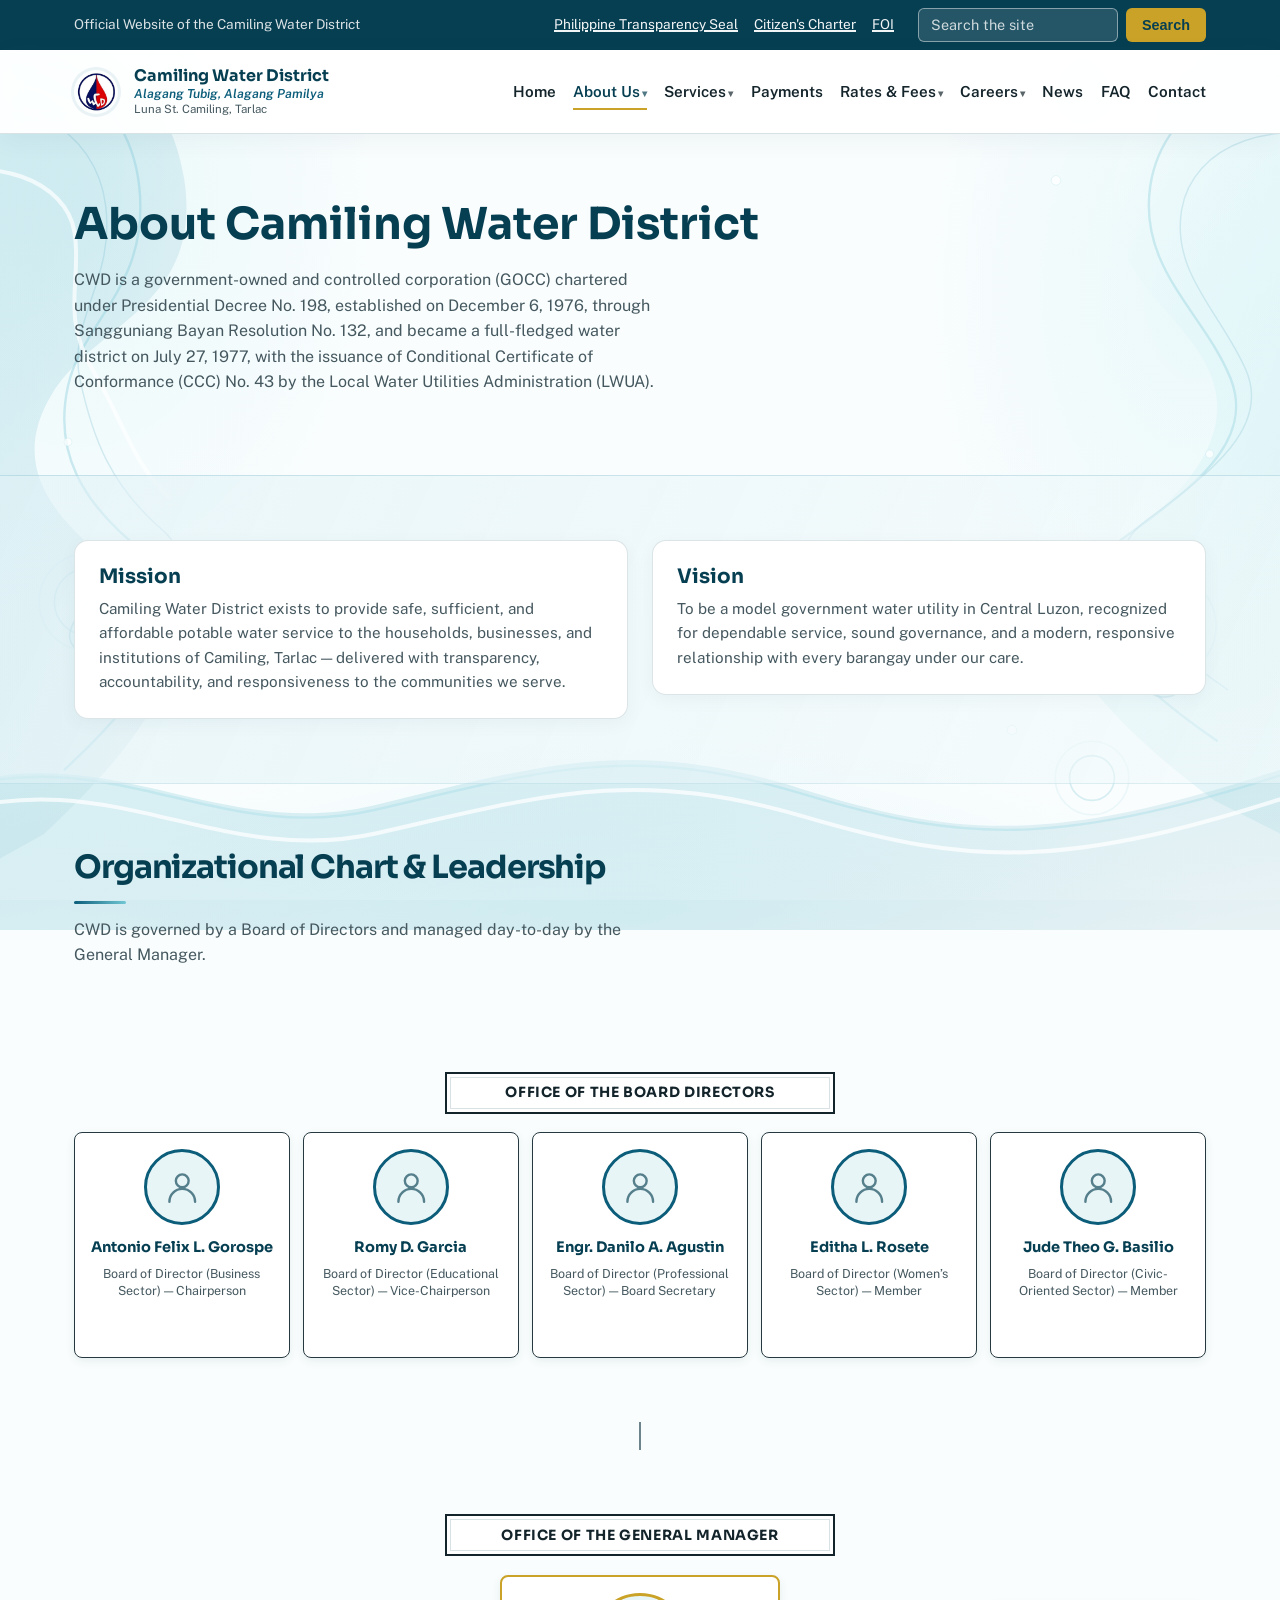
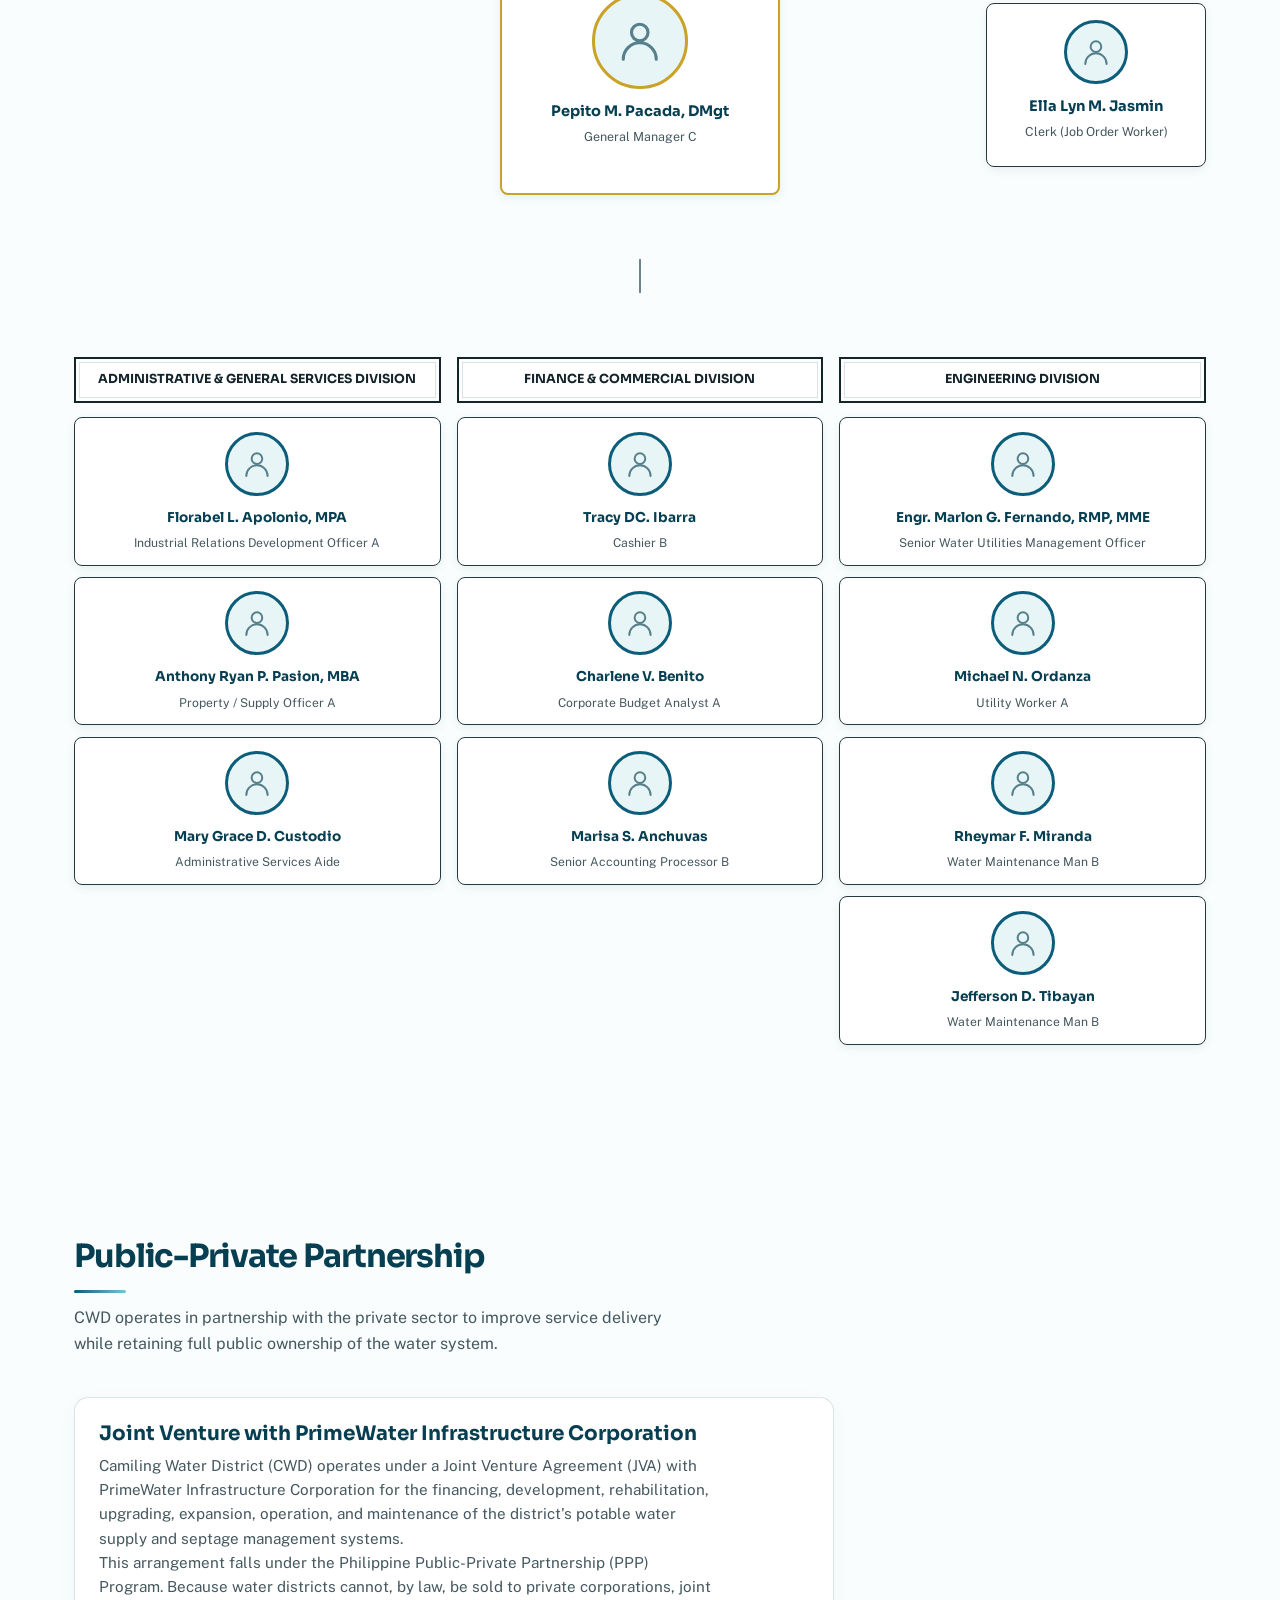
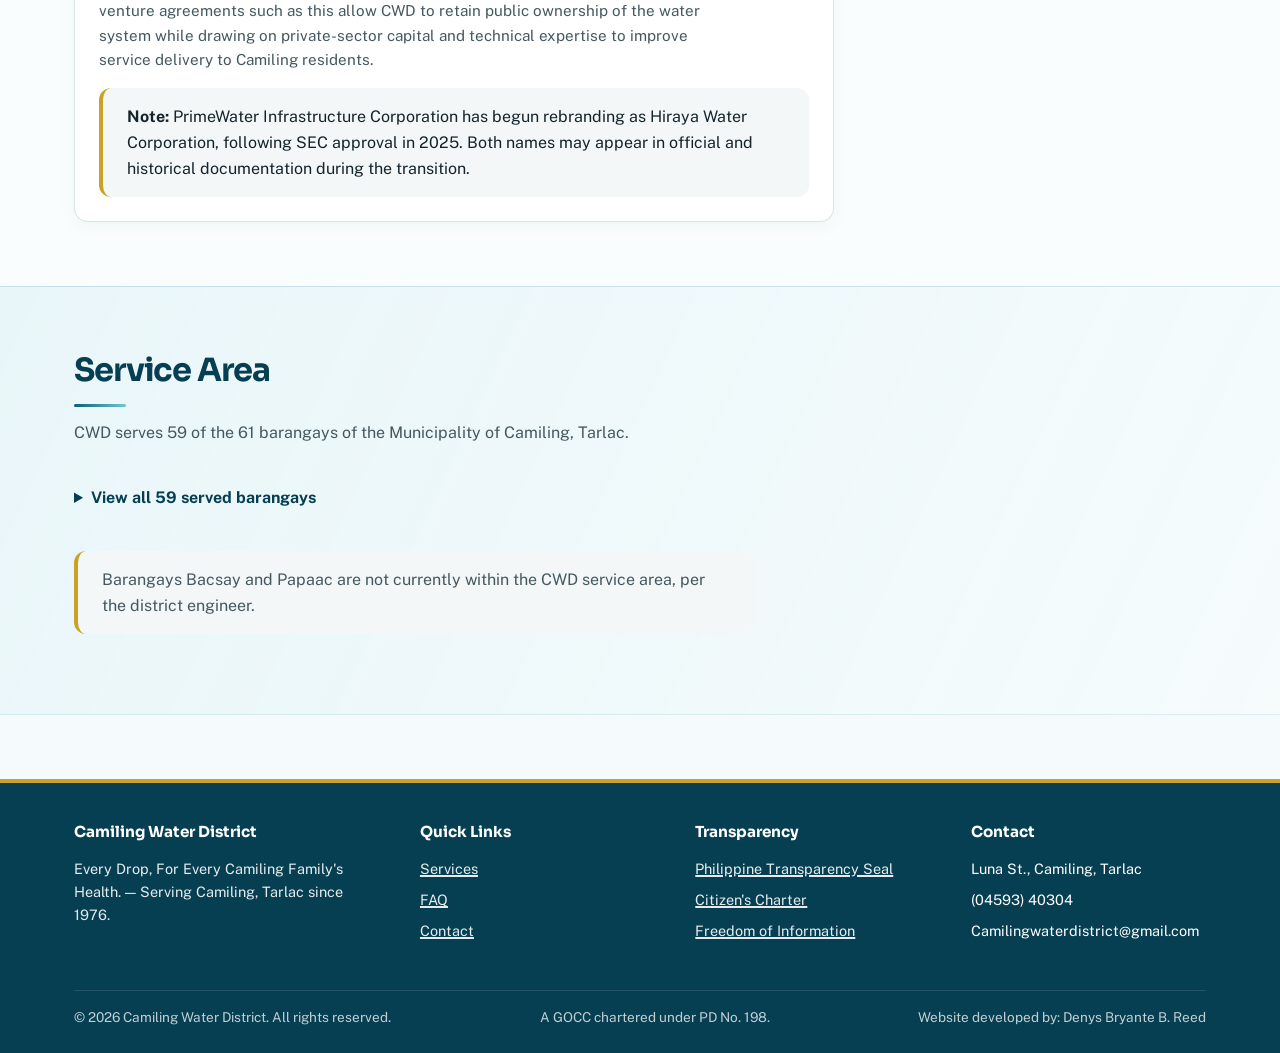
==== commit db3999f3: "Connect key page CMS markup and guard unverified rates" ====
--- a/about.html
+++ b/about.html
@@ -12,7 +12,7 @@
 <meta property="og:title" content="About Us — Camiling Water District">
 <meta property="og:description" content="Learn about the Camiling Water District: mission, vision, leadership, the PrimeWater joint venture, and the barangays we serve.">
 <link href="https://fonts.googleapis.com/css2?family=Sora:wght@600;700&family=Public+Sans:wght@400;600;700&display=swap" rel="stylesheet">
-<link rel="stylesheet" href="assets/styles.css?v=org-chart-20261125">
+<link rel="stylesheet" href="assets/styles.css?v=cms-audit-20261125">
 </head>
 <body class="bg-waves">
 
@@ -146,9 +146,7 @@
         <h3>Joint Venture with PrimeWater Infrastructure Corporation</h3>
         <p>Camiling Water District (CWD) operates under a <strong>Joint Venture Agreement (JVA)</strong> with <strong>PrimeWater Infrastructure Corporation</strong> for the financing, development, rehabilitation, upgrading, expansion, operation, and maintenance of the district's potable water supply and septage management systems.</p>
         <p>This arrangement falls under the Philippine Public-Private Partnership (PPP) Program. Because water districts cannot, by law, be sold to private corporations, joint venture agreements such as this allow CWD to retain public ownership of the water system while drawing on private-sector capital and technical expertise to improve service delivery to Camiling residents.</p>
-        <div class="notice" style="margin-top:1rem;">
-          <strong>Note:</strong> PrimeWater Infrastructure Corporation has begun rebranding as <strong>Hiraya Water Corporation</strong>, following SEC approval in 2025. Both names may appear in official and historical documentation during the transition.
-        </div>
+        <div class="notice" style="margin-top:1rem;"><strong id="jva-note-heading">Note:</strong> <span id="jva-note-body">PrimeWater Infrastructure Corporation has begun rebranding as Hiraya Water Corporation, following SEC approval in 2025. Both names may appear in official and historical documentation during the transition.</span></div>
       </div>
     </div>
   </section>
@@ -165,7 +163,7 @@
           <p>Ambabaay</p><p>Bacabac</p><p>Balawe</p><p>Balayang</p><p>Balite</p><p>Baltazar</p><p>Bantog</p><p>Baquero Norte</p><p>Baquero Sur</p><p>Bawa</p><p>Bilad</p><p>Bilbil</p><p>Birbira</p><p>Bogas</p><p>Botbotones</p><p>Buenavista</p><p>Bunker Hill</p><p>Burgos</p><p>Cabuluan</p><p>Camp Makabulos</p><p>Caniag</p><p>Caniag Kailian</p><p>Cinco-Cinco</p><p>Estacion</p><p>Esperanza</p><p>Fernandez</p><p>Ligtasin</p><p>Lomboy</p><p>Malacampa</p><p>Malayep</p><p>Mangley</p><p>Manupeg</p><p>Maragondong</p><p>Maasin</p><p>Nagsabaran</p><p>Nagserialan</p><p>Palimbo</p><p>Pandayan</p><p>Pao</p><p>Pindangan</p><p>Poblacion I</p><p>Poblacion II</p><p>Poblacion III</p><p>Pob. Zone IV</p><p>Rang-ayan</p><p>Ridge</p><p>Salapungan</p><p>Sawat</p><p>Sinilian 1st</p><p>Sinilian 2nd</p><p>Sinilian 3rd</p><p>Sinulatan 1st</p><p>Sinulatan 2nd</p><p>Suizo</p><p>Surgui 1st</p><p>Surgui 2nd</p><p>Tambugan</p><p>Telbang</p><p>Tuec</p>
         </div>
       </details>
-      <p class="notice" style="margin-top:1.5rem;">Barangays <strong>Bacsay</strong> and <strong>Papaac</strong> are not currently within the CWD service area, per the district engineer.</p>
+      <p class="notice" style="margin-top:1.5rem;"><span id="service-area-note">Barangays Bacsay and Papaac are not currently within the CWD service area, per the district engineer.</span></p>
     </div>
   </section>
 
@@ -188,7 +186,7 @@
   </div>
 </footer>
 
-<script src="assets/script.js?v=20261118-fix3"></script>
+<script src="assets/script.js?v=cms-audit-20261125"></script>
 <script>
 (function () {
   var AVATAR = '<svg viewBox="0 0 24 24" aria-hidden="true"><circle cx="12" cy="8" r="4"/><path d="M4 21c0-4.4 3.6-8 8-8s8 3.6 8 8"/></svg>';
